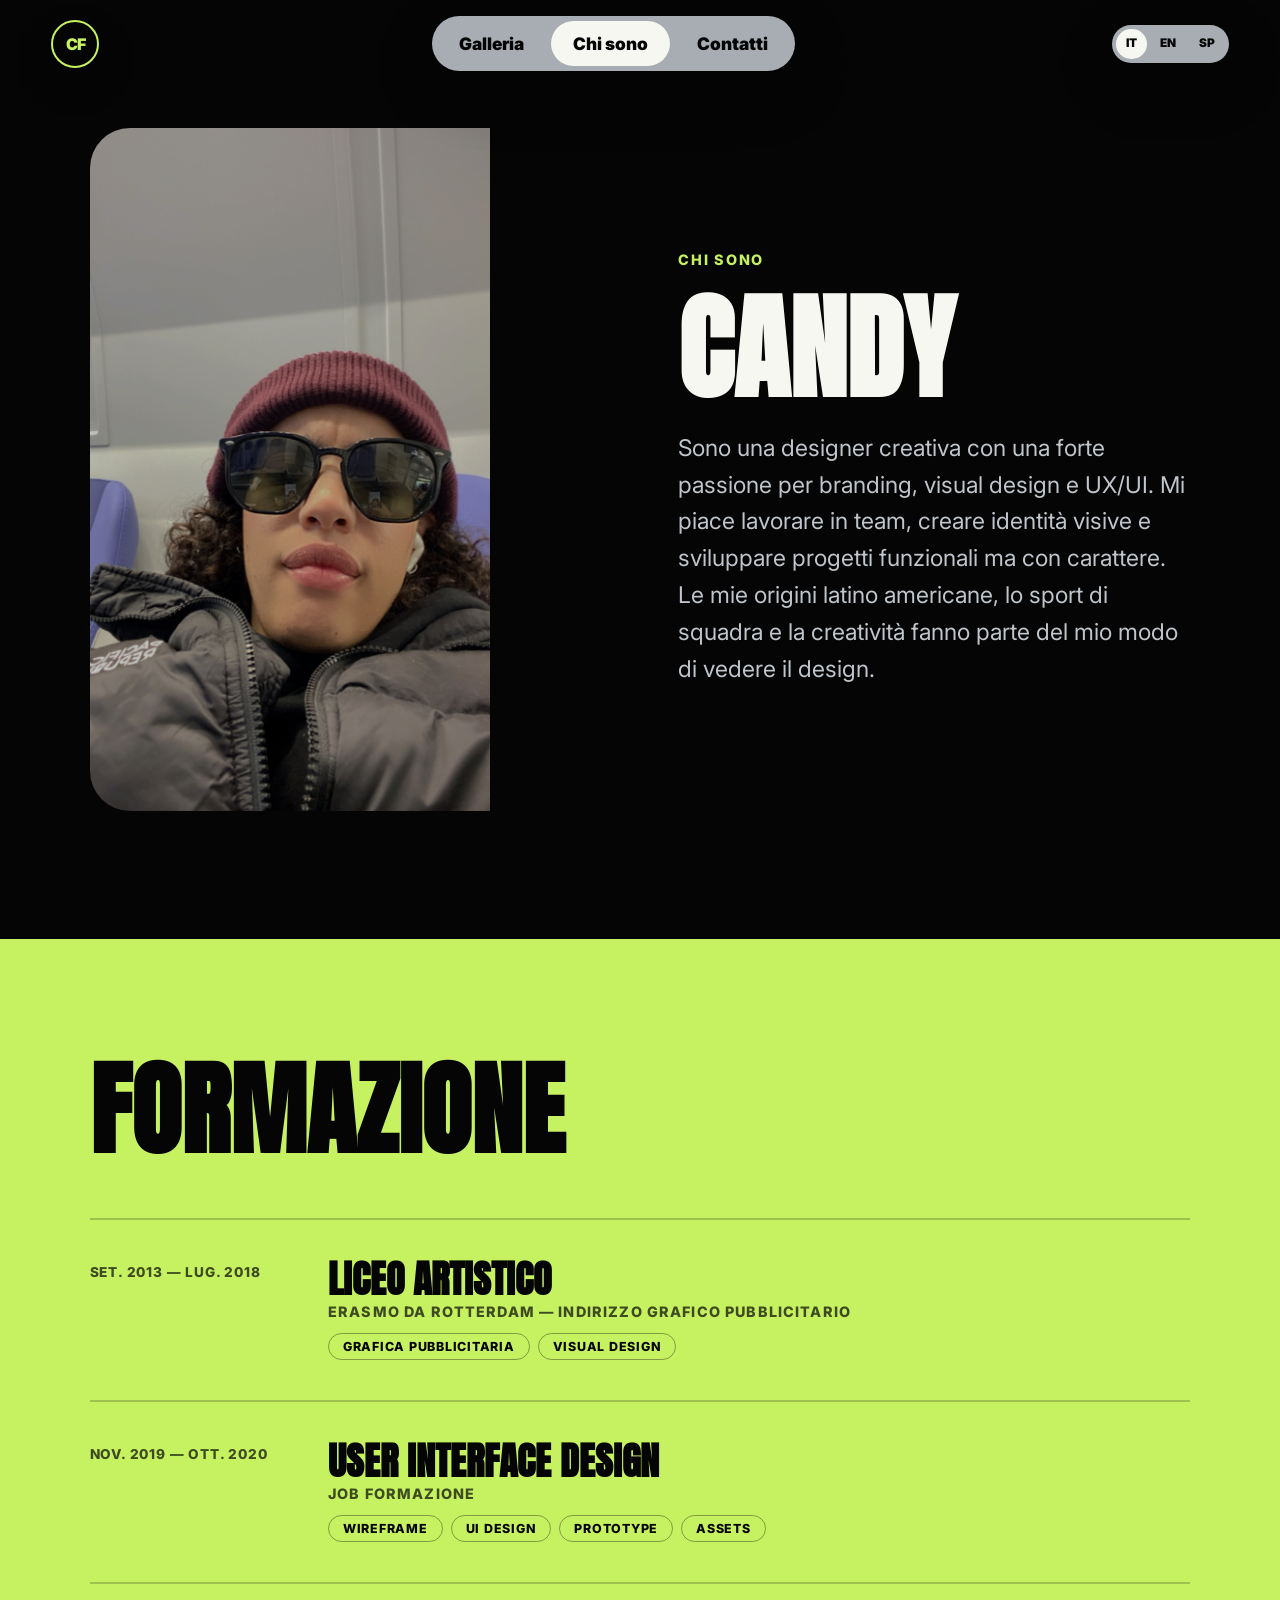
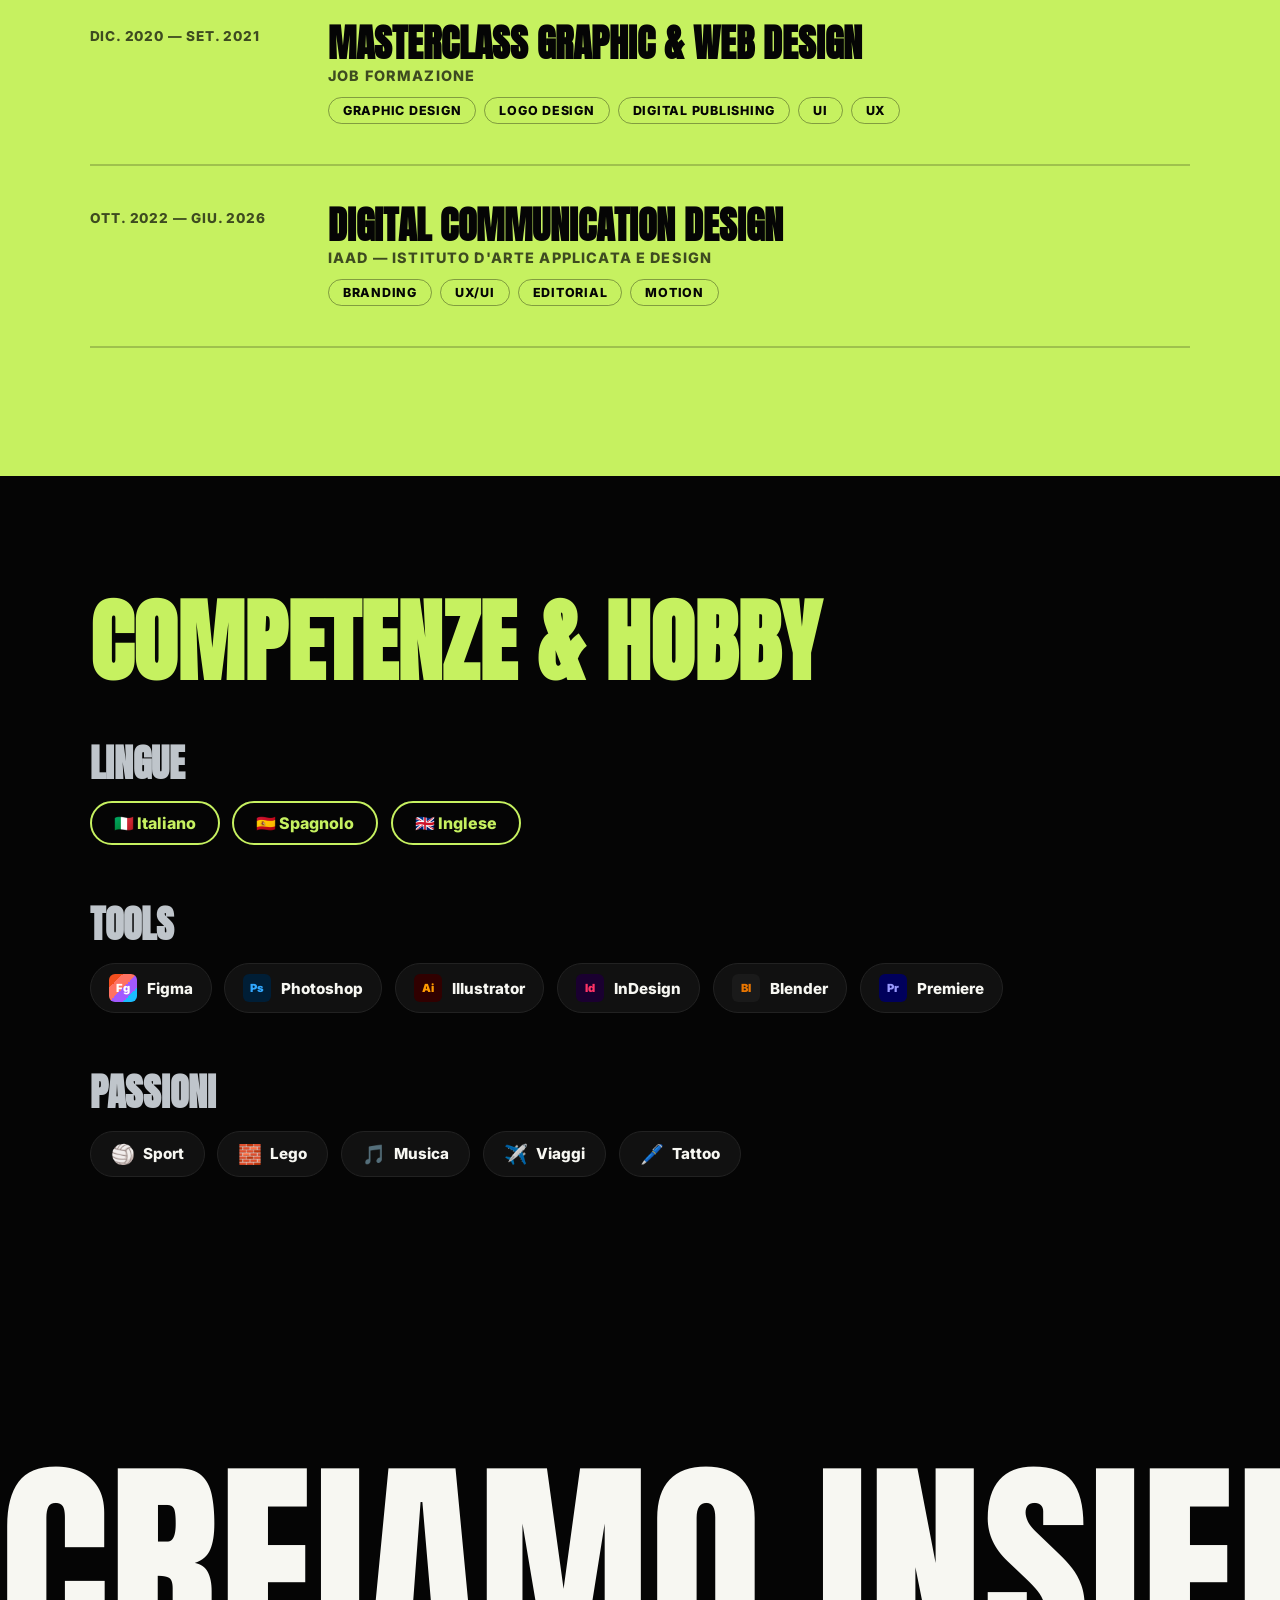
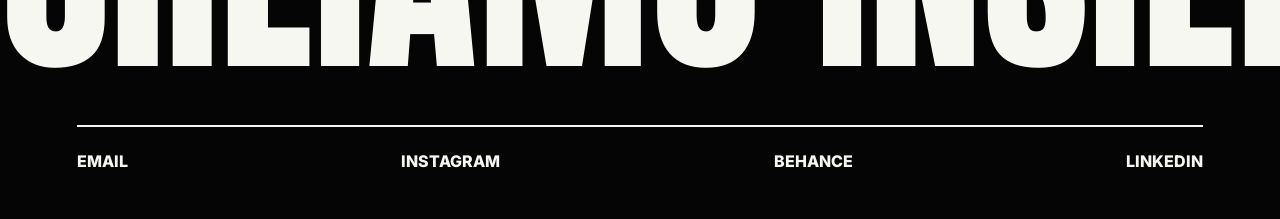
==== about.html @ 4db237ef "Update about.html" ====
<!doctype html>
<html lang="it">
<head>
  <meta charset="utf-8" />
  <meta name="viewport" content="width=device-width, initial-scale=1" />
  <title>About — Ca.Farru</title>
  <link rel="stylesheet" href="style.css" />
  <style>
    .about-hero {
      min-height: 100vh; display: grid; grid-template-columns: 1fr 1fr;
      align-items: center; padding: 8rem 7vw; gap: 6vw; background: var(--black);
    }
    .about-hero-img {
      width: 100%; aspect-ratio: 3/4; border-radius: 40px; background: var(--black);
      display: flex; align-items: center; justify-content: center; overflow: hidden;
    }
    .about-hero-img img { width: 100%; height: 100%; object-fit: cover; object-position: center top }
    .about-hero-img .img-placeholder {
      font-family: Anton, Impact, sans-serif; font-size: 8rem; color: var(--black); opacity: .18; user-select: none;
    }
    .about-hero-text { display: flex; flex-direction: column; gap: 2rem }
    .about-hero-text .eyebrow { color: var(--lime); margin: 0 }
    .about-hero-text h1 {
      font-family: Anton, Impact, sans-serif; font-size: clamp(4rem, 9vw, 11rem);
      line-height: .85; margin: 0; text-transform: uppercase;
    }
    .about-bio { font-size: clamp(1.1rem, 1.8vw, 1.5rem); line-height: 1.6; color: var(--grey); margin: 0 }
    .education { background: var(--lime); color: var(--black); padding: 8rem 7vw }
    .education h2 {
      font-family: Anton, Impact, sans-serif; font-size: clamp(3.5rem, 8vw, 9rem);
      text-transform: uppercase; margin: 0 0 4rem; line-height: .85;
    }
    .edu-item {
      display: grid; grid-template-columns: 200px 1fr; gap: 3vw;
      padding: 2.5rem 0; border-top: 2px solid rgba(0,0,0,.2);
    }
    .edu-item:last-child { border-bottom: 2px solid rgba(0,0,0,.2) }
    .edu-dates { font-size: .85rem; font-weight: 800; text-transform: uppercase; letter-spacing: .06em; padding-top: .3rem; opacity: .7 }
    .edu-content h3 {
      font-family: Anton, Impact, sans-serif; font-size: clamp(1.6rem, 3vw, 3rem);
      text-transform: uppercase; margin: 0 0 .3rem; line-height: 1;
    }
    .edu-content .edu-school { font-weight: 800; font-size: .9rem; text-transform: uppercase; letter-spacing: .08em; opacity: .7; margin: 0 0 .8rem }
    .edu-tags { display: flex; flex-wrap: wrap; gap: .5rem; margin-top: .8rem }
    .edu-tag { border: 1.5px solid rgba(0,0,0,.35); border-radius: 999px; padding: 5px 14px; font-size: .78rem; font-weight: 800; text-transform: uppercase; letter-spacing: .06em }
    .skills-section { background: var(--black); padding: 8rem 7vw }
    .skills-section > h2 {
      font-family: Anton, Impact, sans-serif; font-size: clamp(3rem, 7vw, 8rem);
      text-transform: uppercase; color: var(--lime); margin: 0 0 4rem; line-height: .85;
    }
    .skills-block { margin-bottom: 3.5rem }
    .skills-block h3 {
      font-family: Anton, Impact, sans-serif; font-size: clamp(1.5rem, 3vw, 3rem);
      text-transform: uppercase; color: var(--grey); margin: 0 0 1.2rem; line-height: 1;
    }
    .pills-row { display: flex; flex-wrap: nowrap; gap: .8rem; overflow-x: auto; padding-bottom: 4px; scrollbar-width: none }
    .pills-row::-webkit-scrollbar { display: none }
    .lang-pill { display: flex; align-items: center; gap: 10px; flex-shrink: 0; border: 2px solid var(--lime); border-radius: 999px; padding: 10px 22px; font-weight: 800; font-size: 1rem; color: var(--lime); white-space: nowrap }
    .tool-pill { display: flex; align-items: center; gap: 10px; flex-shrink: 0; background: #111; border: 1.5px solid #222; border-radius: 999px; padding: 10px 18px; font-weight: 800; font-size: .95rem; color: var(--white); transition: .2s; white-space: nowrap }
    .tool-pill:hover { border-color: var(--lime); color: var(--lime) }
    .tool-icon { width: 28px; height: 28px; border-radius: 6px; display: flex; align-items: center; justify-content: center; font-size: .7rem; font-weight: 900; color: #fff; flex-shrink: 0 }
    .icon-figma { background: linear-gradient(135deg,#f24e1e 25%,#ff7262 25%,#ff7262 50%,#a259ff 50%,#a259ff 75%,#1abcfe 75%) }
    .icon-ps { background: #001e36 } .icon-ai { background: #300000 } .icon-id { background: #1a0030 } .icon-blender { background: #1a1a1a } .icon-premiere { background: #00005b }
    .hobby-pill { display: flex; align-items: center; gap: 8px; flex-shrink: 0; background: #111; border: 1.5px solid #222; border-radius: 999px; padding: 10px 20px; font-weight: 800; font-size: .95rem; color: var(--white); transition: .2s; white-space: nowrap }
    .hobby-pill:hover { border-color: var(--lime); color: var(--lime) }
    .hobby-emoji { font-size: 1.2rem }
    @media (max-width: 900px) {
      .about-hero { grid-template-columns: 1fr; padding: 8rem 5vw 4rem }
      .about-hero-img { aspect-ratio: 1; max-width: 340px }
      .edu-item { grid-template-columns: 1fr }
    }
  </style>
</head>
<body>
  <header class="topbar">
    <a class="mini-logo" href="index.html">CF</a>
    <nav class="pill-nav">
      <a class="nav-link" href="galleria.html" data-i18n="nav_gallery">Galleria</a>
      <a class="nav-link active" href="about.html" data-i18n="nav_about">Chi sono</a>
      <a class="nav-link" href="contatti.html" data-i18n="nav_contact">Contatti</a>
    </nav>
    <div class="lang-nav">
      <button class="lang-btn active" type="button" data-lang="it">IT</button>
      <button class="lang-btn" type="button" data-lang="en">EN</button>
      <button class="lang-btn" type="button" data-lang="sp">SP</button>
    </div>
  </header>

  <main>
    <section class="about-hero">
      <div class="about-hero-img">
        <img src="assets/A0C93E2B-1735-4EC9-B773-756C48B591CD.JPG" alt="Foto di Candy" onerror="this.style.display='none'" />
        <span class="img-placeholder">CF</span>
      </div>
      <div class="about-hero-text">
        <p class="eyebrow" data-i18n="about_label">Chi sono</p>
        <h1>Candy</h1>
        <p class="about-bio" data-i18n="about_bio">Sono una designer creativa con una forte passione per branding, visual design e UX/UI. Mi piace lavorare in team, creare identità visive e sviluppare progetti funzionali ma con carattere. Le mie origini latino americane, lo sport di squadra e la creatività fanno parte del mio modo di vedere il design.</p>
      </div>
    </section>

    <section class="education">
      <h2 data-i18n="edu_title">Formazione</h2>
      <div class="edu-list">
        <div class="edu-item">
          <div class="edu-dates">Set. 2013 — Lug. 2018</div>
          <div class="edu-content">
            <h3 data-i18n="edu1_title">Liceo Artistico</h3>
            <p class="edu-school">Erasmo Da Rotterdam — Indirizzo Grafico Pubblicitario</p>
            <div class="edu-tags"><span class="edu-tag">Grafica pubblicitaria</span><span class="edu-tag">Visual design</span></div>
          </div>
        </div>
        <div class="edu-item">
          <div class="edu-dates">Nov. 2019 — Ott. 2020</div>
          <div class="edu-content">
            <h3 data-i18n="edu2_title">User Interface Design</h3>
            <p class="edu-school">Job Formazione</p>
            <div class="edu-tags"><span class="edu-tag">Wireframe</span><span class="edu-tag">UI Design</span><span class="edu-tag">Prototype</span><span class="edu-tag">Assets</span></div>
          </div>
        </div>
        <div class="edu-item">
          <div class="edu-dates">Dic. 2020 — Set. 2021</div>
          <div class="edu-content">
            <h3 data-i18n="edu3_title">Masterclass Graphic & Web Design</h3>
            <p class="edu-school">Job Formazione</p>
            <div class="edu-tags"><span class="edu-tag">Graphic Design</span><span class="edu-tag">Logo Design</span><span class="edu-tag">Digital Publishing</span><span class="edu-tag">UI</span><span class="edu-tag">UX</span></div>
          </div>
        </div>
        <div class="edu-item">
          <div class="edu-dates">Ott. 2022 — Giu. 2026</div>
          <div class="edu-content">
            <h3 data-i18n="edu4_title">Digital Communication Design</h3>
            <p class="edu-school">IAAD — Istituto d'Arte Applicata e Design</p>
            <div class="edu-tags"><span class="edu-tag">Branding</span><span class="edu-tag">UX/UI</span><span class="edu-tag">Editorial</span><span class="edu-tag">Motion</span></div>
          </div>
        </div>
      </div>
    </section>

    <section class="skills-section">
      <h2 data-i18n="skills_title">Competenze & Hobby</h2>
      <div class="skills-block">
        <h3 data-i18n="skills_lang">Lingue</h3>
        <div class="pills-row">
          <span class="lang-pill">🇮🇹 Italiano</span>
          <span class="lang-pill">🇪🇸 Spagnolo</span>
          <span class="lang-pill">🇬🇧 Inglese</span>
        </div>
      </div>
      <div class="skills-block">
        <h3 data-i18n="skills_tools">Tools</h3>
        <div class="pills-row">
          <span class="tool-pill"><span class="tool-icon icon-figma">Fg</span>Figma</span>
          <span class="tool-pill"><span class="tool-icon icon-ps" style="color:#31a8ff">Ps</span>Photoshop</span>
          <span class="tool-pill"><span class="tool-icon icon-ai" style="color:#ff9a00">Ai</span>Illustrator</span>
          <span class="tool-pill"><span class="tool-icon icon-id" style="color:#ff3366">Id</span>InDesign</span>
          <span class="tool-pill"><span class="tool-icon icon-blender" style="color:#ea7600">Bl</span>Blender</span>
          <span class="tool-pill"><span class="tool-icon icon-premiere" style="color:#9999ff">Pr</span>Premiere</span>
        </div>
      </div>
      <div class="skills-block">
        <h3 data-i18n="skills_hobbies">Passioni</h3>
        <div class="pills-row">
          <span class="hobby-pill"><span class="hobby-emoji">🏐</span>Sport</span>
          <span class="hobby-pill"><span class="hobby-emoji">🧱</span>Lego</span>
          <span class="hobby-pill"><span class="hobby-emoji">🎵</span>Musica</span>
          <span class="hobby-pill"><span class="hobby-emoji">✈️</span>Viaggi</span>
          <span class="hobby-pill"><span class="hobby-emoji">🖊️</span>Tattoo</span>
          
        </div>
      </div>
    </section>
  </main>

  <footer class="footer section-black">
    <a class="footer-cta" href="mailto:160499.candy.farruggia@gmail.com" aria-label="Creiamo insieme">
      <span data-i18n="footer_cta">Creiamo insieme</span>
      <span aria-hidden="true">Creiamo insieme</span>
      <span aria-hidden="true">Creiamo insieme</span>
    </a>
    <div class="footer-row">
      <a href="mailto:160499.candy.farruggia@gmail.com">email</a>
      <a href="#">instagram</a>
      <a href="#">behance</a>
      <a href="https://www.linkedin.com/in/candida-farruggia-71b1a9174/" target="_blank">LinkedIn</a>
    </div>
  </footer>

  <script src="script.js"></script>
  <script>
    const aboutT = {
      it: { nav_gallery:'Galleria', nav_about:'Chi sono', nav_contact:'Contatti', about_label:'Chi sono', about_bio:'Sono una designer creativa con una forte passione per branding, visual design e UX/UI. Mi piace lavorare in team, creare identità visive e sviluppare progetti funzionali ma con carattere. Le mie origini latino americane, lo sport di squadra e la creatività fanno parte del mio modo di vedere il design.', edu_title:'Formazione', edu1_title:'Liceo Artistico', edu2_title:'User Interface Design', edu3_title:'Masterclass Graphic & Web Design', edu4_title:'Digital Communication Design', skills_title:'Competenze & Hobby', skills_lang:'Lingue', skills_tools:'Tools', skills_hobbies:'Passioni', footer_cta:'Creiamo insieme' },
      en: { nav_gallery:'Gallery', nav_about:'About me', nav_contact:'Contacts', about_label:'About me', about_bio:'I am a creative designer with a strong passion for branding, visual design and UX/UI. I enjoy working in teams, creating visual identities and developing functional projects with character. My Latin American roots, team sports and creativity are all part of how I see design.', edu_title:'Education', edu1_title:'Art High School', edu2_title:'User Interface Design', edu3_title:'Masterclass Graphic & Web Design', edu4_title:'Digital Communication Design', skills_title:'Skills & Hobbies', skills_lang:'Languages', skills_tools:'Tools', skills_hobbies:'Passions', footer_cta:"Let's create together" },
      sp: { nav_gallery:'Galería', nav_about:'Sobre mí', nav_contact:'Contactos', about_label:'Sobre mí', about_bio:'Soy una diseñadora creativa con una fuerte pasión por el branding, el diseño visual y el UX/UI. Me gusta trabajar en equipo, crear identidades visuales y desarrollar proyectos funcionales con carácter. Mis raíces latinoamericanas, el deporte en equipo y la creatividad forman parte de mi manera de ver el diseño.', edu_title:'Formación', edu1_title:'Bachillerato Artístico', edu2_title:'Diseño de Interfaz', edu3_title:'Masterclass Graphic & Web Design', edu4_title:'Diseño de Comunicación Digital', skills_title:'Competencias & Hobbies', skills_lang:'Idiomas', skills_tools:'Herramientas', skills_hobbies:'Pasiones', footer_cta:'Creamos juntos' }
    };

    function applyLang(lang) {
      const dict = aboutT[lang] || aboutT.it;
      document.querySelectorAll('[data-i18n]').forEach(el => {
        const key = el.dataset.i18n;
        if (dict[key]) el.textContent = dict[key];
      });
      document.querySelectorAll('.lang-btn').forEach(b => b.classList.toggle('active', b.dataset.lang === lang));
      document.documentElement.lang = lang === 'sp' ? 'es' : lang;
      localStorage.setItem('cafarru-lang', lang);
    }

    const savedLang = localStorage.getItem('cafarru-lang') || 'it';
    applyLang(savedLang);

    document.querySelectorAll('.lang-btn').forEach(btn => {
      btn.addEventListener('click', () => applyLang(btn.dataset.lang));
    });
  </script>
</body>
</html>
---- style.css ----
@import url('https://fonts.googleapis.com/css2?family=Anton&family=Inter:wght@400;600;800;900&display=swap');
 
:root {
  --black: #050505;
  --white: #f7f7f2;
  --lime: #C6F160;
  --grey: #bfc5cb;
}
 
* { box-sizing: border-box }
html { scroll-behavior: smooth }
body { margin: 0; font-family: Inter, Arial, sans-serif; background: var(--black); color: var(--white); overflow-x: hidden }
a { color: inherit; text-decoration: none }
button { font: inherit }
 
/* ── TOPBAR ── */
.topbar {
  position: fixed; top: 16px; left: 0; right: 0; z-index: 20;
  display: grid; grid-template-columns: 74px 1fr 128px;
  align-items: center; gap: 14px; padding: 0 4vw; pointer-events: none;
}
.topbar > * { pointer-events: auto }
 
.mini-logo {
  width: 48px; height: 48px; border: 2px solid var(--lime); border-radius: 50%;
  display: grid; place-items: center; background: var(--black); color: var(--lime);
  font-weight: 900; letter-spacing: -.08em; box-shadow: 0 16px 35px rgba(0,0,0,.28);
}
 
.pill-nav, .lang-nav {
  justify-self: center; display: flex; align-items: center;
  background: rgba(191,197,203,.88); border-radius: 999px; padding: 5px;
  backdrop-filter: blur(10px); box-shadow: 0 20px 60px rgba(0,0,0,.22);
}
.pill-nav { gap: 5px }
.lang-nav { gap: 3px; justify-self: end; padding: 4px }
 
.nav-link, .lang-btn {
  border: 0; border-radius: 999px; background: transparent; color: var(--black);
  font-weight: 900; line-height: 1; cursor: pointer; transition: .2s ease;
}
.nav-link { font-size: clamp(.78rem, 1.35vw, 1.15rem); padding: 14px 22px }
.lang-btn { font-size: .74rem; padding: 9px 10px }
.nav-link.active, .nav-link:hover, .lang-btn.active, .lang-btn:hover {
  background: var(--white); color: var(--black);
}
 
/* ── SECTION COLORS ── */
.section-black { background: var(--black); color: var(--white) }
.section-lime  { background: var(--lime);  color: var(--black) }
 
/* ── HERO ── */
.hero {
  min-height: 100vh; position: relative; display: flex;
  align-items: center; justify-content: center;
  padding: 8vh 0 2vh; overflow: hidden;
}
.hero h1 {
  font-family: Anton, Impact, sans-serif;
  font-size: clamp(6.8rem, 24.5vw, 30rem);
  line-height: .76; margin: 0; text-transform: uppercase;
  letter-spacing: .005em; z-index: 2; white-space: nowrap;
  width: 100vw; text-align: center;
}
 
/* ── INTRO ── */
.intro {
  min-height: 90vh; display: grid;
  grid-template-columns: 1.25fr .7fr 1.25fr;
  align-items: center; gap: 3vw; padding: 9rem 6vw;
}
.eyebrow { text-transform: uppercase; letter-spacing: .12em; font-size: .9rem; font-weight: 800 }
.intro h2, .projects h2 {
  font-family: Anton, Impact, sans-serif;
  font-size: clamp(5rem, 16vw, 18rem);
  line-height: .8; margin: 0; text-transform: uppercase;
}
.intro-role {
  font-family: Anton, Impact, sans-serif;
  font-size: clamp(3rem, 8vw, 9rem);
  line-height: .88; margin: 0; text-transform: uppercase;
}
.emoji { display: block; border-radius: 50%; object-fit: cover; box-shadow: 0 25px 70px rgba(0,0,0,.35) }
.emoji.small { width: min(26vw, 320px); aspect-ratio: 1 }
.photo { display: block; object-fit: cover; box-shadow: 0 25px 70px rgba(0,0,0,.35); border: 2px solid var(--white) }
.photo.big { width: min(38vw, 480px); aspect-ratio: 4/5; border-radius: 44px; object-position: center top }
 
/* ── ABOUT PREVIEW ── */
.about-preview {
  min-height: 100vh; display: grid; grid-template-columns: 1fr 1fr;
  align-items: center; gap: 6vw; padding: 8rem 7vw;
}
.about-text h2 {
  font-size: clamp(2.4rem, 5vw, 6rem); line-height: .95; margin: 0 0 2rem;
  font-family: Anton, Impact, sans-serif; text-transform: uppercase;
}
.btn {
  display: inline-flex; border: 2px solid var(--white); border-radius: 999px;
  padding: 20px 30px; text-transform: uppercase; font-weight: 900; letter-spacing: .08em;
}
.btn:hover { background: var(--lime); border-color: var(--lime); color: var(--black) }
 
/* ── PROJECTS (index) ── */
.projects { min-height: 100vh; padding: 8rem 6vw }
.section-title {
  display: flex; justify-content: space-between; align-items: end;
  border-bottom: 2px solid var(--black); margin-bottom: 3rem;
}
.project-grid { display: grid; grid-template-columns: repeat(3,1fr); gap: 2rem }
.project-card {
  border: 2px solid var(--black); padding: 1rem; min-height: 430px;
  display: flex; flex-direction: column; justify-content: space-between; transition: .25s;
}
.project-card:hover { background: var(--black); color: var(--lime); transform: translateY(-8px) }
.project-thumb {
  height: 260px; border: 2px solid currentColor; display: grid;
  place-items: center; font-family: Anton, Impact, sans-serif; font-size: 7rem;
}
.project-card h3 {
  font-family: Anton, Impact, sans-serif;
  font-size: clamp(2rem, 3.3vw, 4rem); line-height: .9; text-transform: uppercase; margin: 1rem 0 .4rem;
}
.project-card p { text-transform: uppercase; letter-spacing: .08em; font-weight: 800 }
 
/* ── FOOTER ── */
.footer { padding: 7rem 0 3rem; overflow: hidden }
.footer-cta {
  width: 100%; display: flex; gap: 4vw; white-space: nowrap;
  font-family: Anton, Impact, sans-serif; font-size: clamp(5rem, 18vw, 20rem);
  line-height: .8; text-transform: uppercase; color: var(--white);
  animation: footerHue 5s ease-in-out infinite alternate;
}
.footer-cta span { display: inline-block; animation: marquee 13s linear infinite; padding-right: 4vw }
.footer-cta:hover { color: var(--lime) }
.footer-row {
  margin: 4rem 6vw 0; border-top: 2px solid var(--white); padding-top: 1.5rem;
  display: flex; gap: 3rem; justify-content: space-between;
  text-transform: uppercase; font-weight: 800;
}
.footer a:hover { color: var(--lime) }
 
@keyframes marquee { from { transform: translateX(0) } to { transform: translateX(-100%) } }
@keyframes footerHue {
  0%   { color: var(--white) }
  45%  { color: var(--lime) }
  100% { color: #bfc5cb }
}
 
/* ── GALLERY PAGE ── */
.gallery-page { padding: 130px 24px 120px }
.gallery-hero {
  display: flex; align-items: flex-end; justify-content: space-between;
  border-bottom: 1px solid #333; padding-bottom: 24px; margin-bottom: 40px;
}
.gallery-hero h1 { font-size: clamp(64px, 10vw, 150px); line-height: .85; margin: 0; font-family: Anton, Impact, sans-serif; text-transform: uppercase }
.gallery-hero p { max-width: 420px; font-size: 20px; color: #aaa }
 
.projects-grid {
  display: grid; grid-template-columns: repeat(3, 1fr);
  border-top: 1px solid #252525; border-left: 1px solid #252525;
}
.projects-grid .project-card {
  border: none;
  border-right: 1px solid #252525; border-bottom: 1px solid #252525;
  padding: 20px; min-height: 360px; display: flex; flex-direction: column;
  justify-content: space-between; transition: .25s; color: var(--white);
}
.projects-grid .project-card:hover { background: #111; transform: none }
.projects-grid .project-card.selected { background: var(--lime); color: var(--black) }
.projects-grid .project-card.selected .project-info p,
.projects-grid .project-card.selected .project-info span { color: #333 }
 
.project-image {
  height: 220px; border-radius: 4px; display: flex;
  align-items: center; justify-content: center;
  font-size: 72px; font-weight: 900; color: var(--black);
}
.img-1 { background: var(--white) }
.img-2 { background: var(--lime) }
.img-3 { background: #ff4038 }
 
.project-info h2 { font-size: 22px; margin: 18px 0 8px }
.project-info p, .project-info span { color: #aaa; font-size: 14px }
 
/* ── VIEW TOGGLE ── */
.view { display: none }
.active-view { display: grid }
.projects-list.active-view { display: block }
.projects-list { padding-top: 20px }
.list-group {
  display: grid; grid-template-columns: 260px 1fr;
  border-top: 1px solid #333; padding: 28px 0;
}
.list-group h2 { margin: 0; font-size: 32px }
.list-group a {
  display: flex; justify-content: space-between; align-items: center;
  border-bottom: 1px solid #252525; padding: 18px 0;
  font-size: 23px; font-weight: 900; transition: .2s;
}
.list-group a:hover, .list-group a.selected {
  background: var(--lime); color: var(--black); padding-left: 18px; padding-right: 18px;
}
.list-group a:hover small, .list-group a.selected small { color: #333 }
.list-group small { color: #aaa; font-size: 13px }
 
.bottom-controls {
  position: fixed; left: 50%; bottom: 24px; transform: translateX(-50%);
  z-index: 1001; background: #9fa4a8; padding: 6px; border-radius: 999px;
  display: flex; gap: 5px; box-shadow: 0 15px 50px #000;
}
.view-btn { width: 48px; height: 48px; border: 0; border-radius: 999px; background: transparent; font-size: 23px; font-weight: 900; cursor: pointer }
.view-btn.active { background: var(--white) }
 
/* ── PROJECT PAGE ── */
.project-page { padding: 130px 48px 100px }
.project-header {
  display: grid; grid-template-columns: 1fr 1.6fr;
  gap: 60px; align-items: start; border-bottom: 1px solid #333; padding-bottom: 60px;
}
.project-title-box { text-align: right }
.project-title-box h1 { font-family: Anton, Impact, sans-serif; font-size: clamp(58px, 9vw, 145px); line-height: .85; margin: 0; text-transform: uppercase }
.project-title-box p, .software-box p, .project-meta p {
  color: #aaa; text-transform: uppercase; font-size: 13px; letter-spacing: .08em;
}
.software-icons { display: flex; gap: 12px }
.software-icons span {
  width: 64px; height: 64px; border-radius: 50%; background: var(--white); color: var(--black);
  display: flex; align-items: center; justify-content: center; font-weight: 900; font-size: 20px;
}
.project-meta {
  display: grid; grid-template-columns: 1fr 1fr 2fr;
  gap: 40px; padding: 60px 0; border-bottom: 1px solid #333;
}
.project-meta h2 { font-size: 23px; margin: 0 }
.brief h2 { font-size: 32px; line-height: 1.1 }
.mockups { display: grid; grid-template-columns: 1fr 1fr; gap: 24px; padding-top: 60px }
.mockup {
  min-height: 420px; border-radius: 28px; display: flex;
  align-items: center; justify-content: center; color: var(--black); font-size: 38px; font-weight: 900;
}
.mockup.big { grid-column: 1/-1; min-height: 620px }
 
/* ── RESPONSIVE ── */
@media (max-width: 1200px) {
  .projects-grid { grid-template-columns: repeat(3,1fr) }
}
@media (max-width: 950px) {
  .topbar { grid-template-columns: 52px 1fr; top: 12px; padding: 0 4vw }
  .mini-logo { width: 44px; height: 44px }
  .pill-nav { justify-self: end }
  .lang-nav { grid-column: 2; justify-self: end }
  .nav-link { font-size: .78rem; padding: 12px 14px }
  .lang-btn { font-size: .7rem; padding: 8px 9px }
  .hero h1 { font-size: 26vw; white-space: nowrap }
  .intro, .about-preview { grid-template-columns: 1fr; min-height: auto; padding: 7rem 5vw; text-align: left }
  .emoji.small { width: min(75vw, 340px) }
  .photo.big { width: min(86vw, 420px) }
  .project-grid { grid-template-columns: 1fr }
  .section-title { display: block }
  .footer-row { flex-direction: column; gap: 1rem }
  .projects { padding: 7rem 5vw }
}
@media (max-width: 760px) {
  .gallery-page, .project-page { padding: 160px 16px 110px }
  .gallery-hero { display: block }
  .projects-grid { grid-template-columns: 1fr }
  .project-header, .project-meta, .list-group, .mockups { grid-template-columns: 1fr }
  .project-title-box { text-align: left }
}
@media (max-width: 520px) {
  .topbar { gap: 8px }
  .pill-nav { gap: 3px; padding: 4px }
  .nav-link { font-size: .66rem; padding: 10px 8px }
  .lang-nav { padding: 3px }
  .hero { padding-top: 8rem }
  .hero h1 { font-size: 25vw }
  .footer-cta { font-size: 24vw }
}
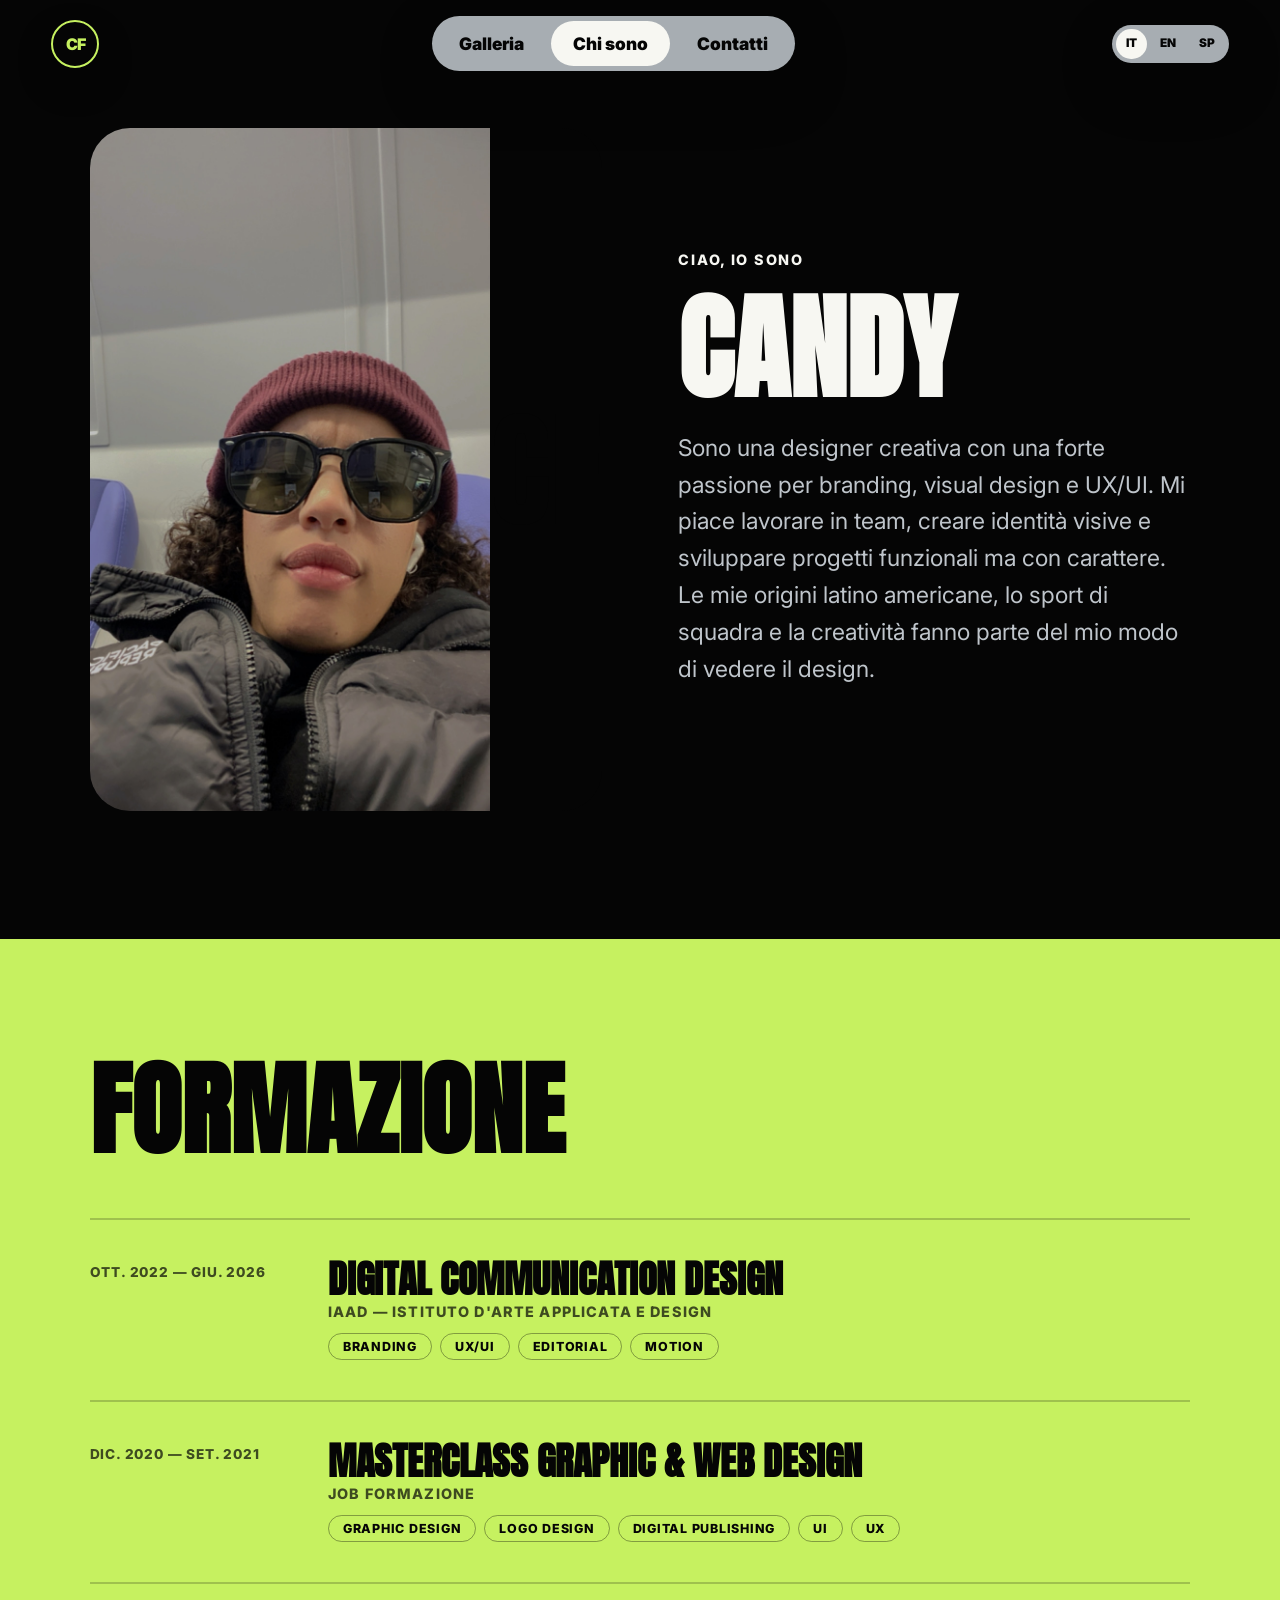
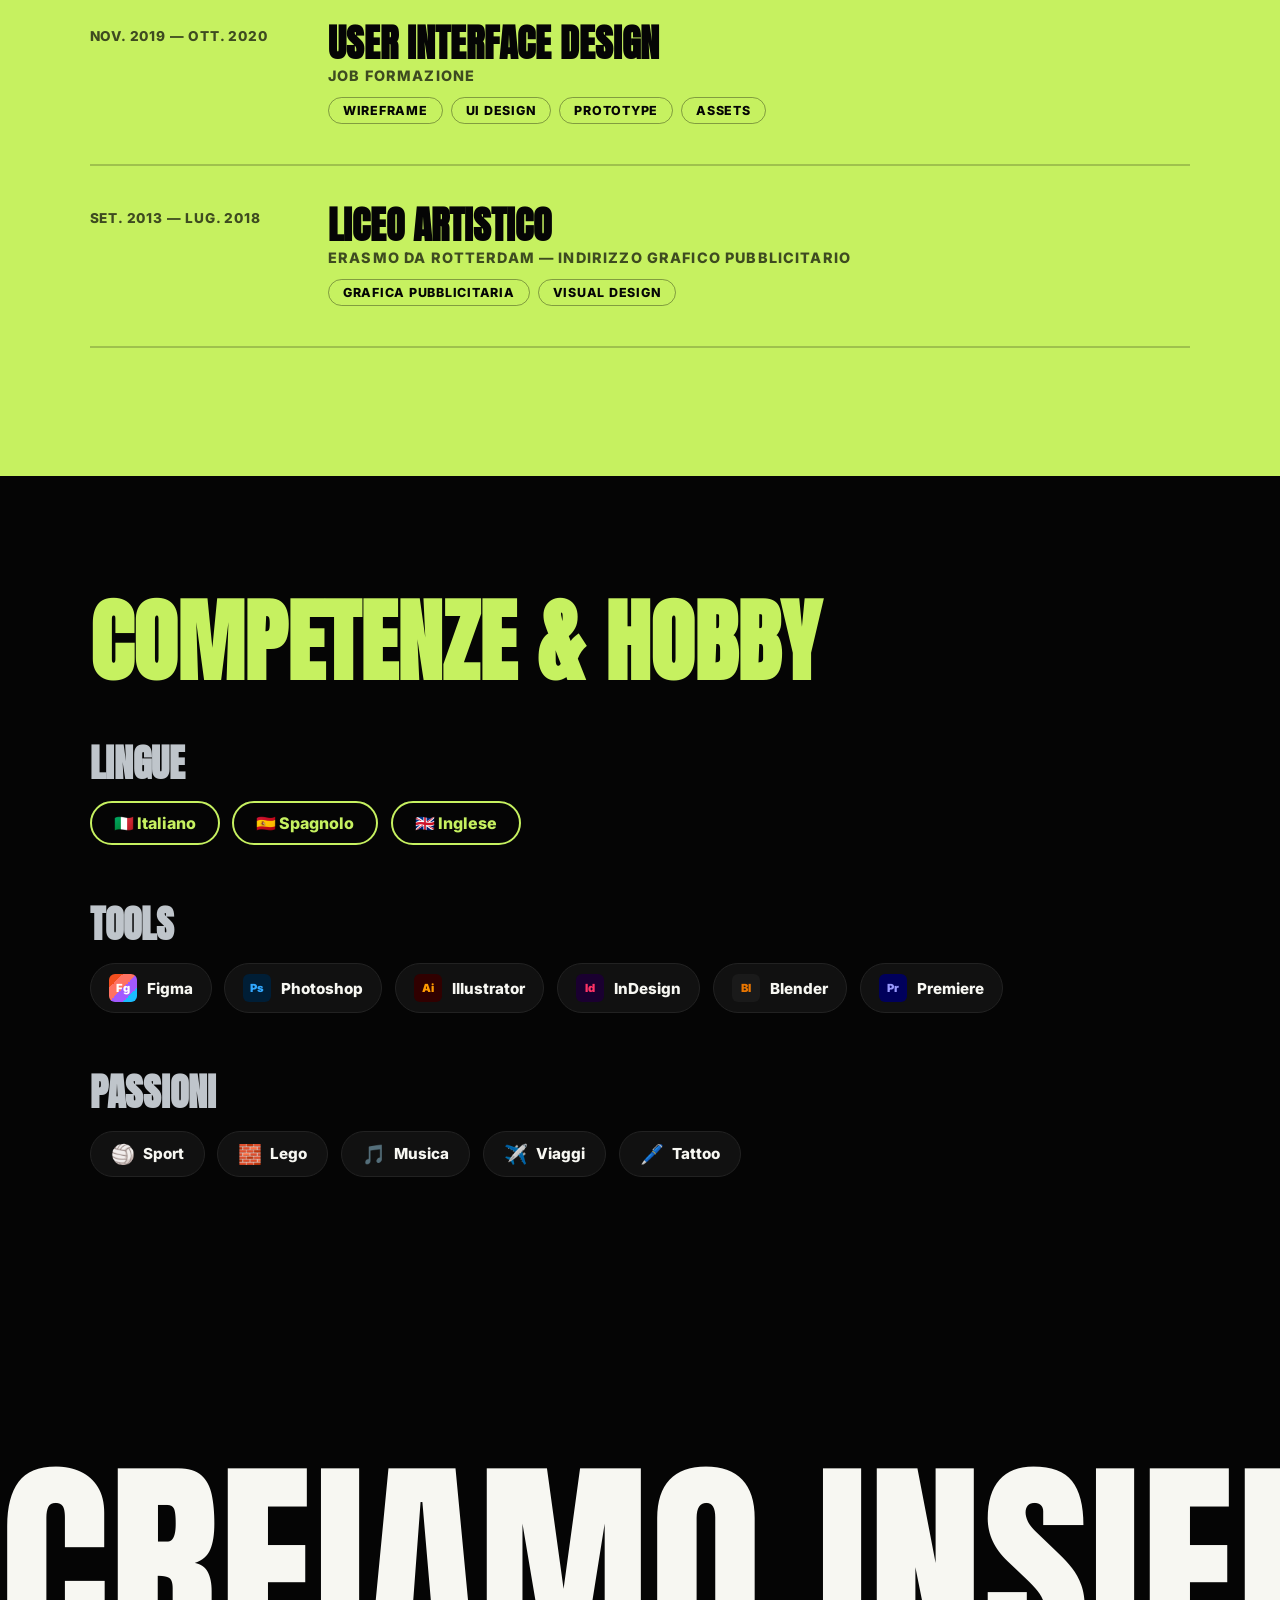
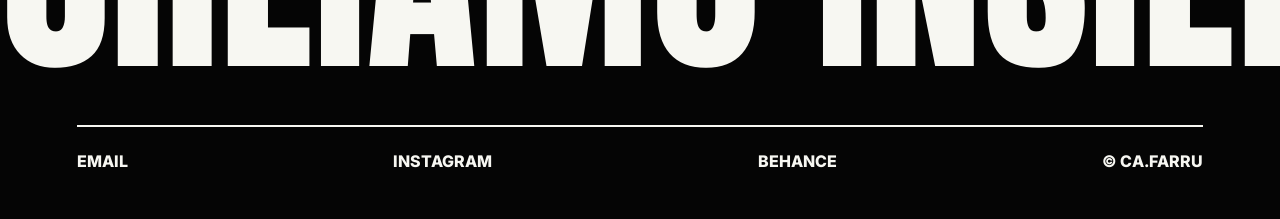
==== commit a4f20fbe: "Update about.html" ====
--- a/about.html
+++ b/about.html
@@ -93,7 +93,7 @@
         <span class="img-placeholder">CF</span>
       </div>
       <div class="about-hero-text">
-        <p class="eyebrow" data-i18n="about_label">Chi sono</p>
+        <p class="eyebrow" data-i18n="about_label" style="color:var(--white)">Ciao, io sono</p>
         <h1>Candy</h1>
         <p class="about-bio" data-i18n="about_bio">Sono una designer creativa con una forte passione per branding, visual design e UX/UI. Mi piace lavorare in team, creare identità visive e sviluppare progetti funzionali ma con carattere. Le mie origini latino americane, lo sport di squadra e la creatività fanno parte del mio modo di vedere il design.</p>
       </div>
@@ -103,35 +103,35 @@
       <h2 data-i18n="edu_title">Formazione</h2>
       <div class="edu-list">
         <div class="edu-item">
+          <div class="edu-dates">Ott. 2022 — Giu. 2026</div>
+          <div class="edu-content">
+            <h3 data-i18n="edu4_title">Digital Communication Design</h3>
+            <p class="edu-school">IAAD — Istituto d'Arte Applicata e Design</p>
+            <div class="edu-tags"><span class="edu-tag">Branding</span><span class="edu-tag">UX/UI</span><span class="edu-tag">Editorial</span><span class="edu-tag">Motion</span></div>
+          </div>
+        </div>
+        <div class="edu-item">
+          <div class="edu-dates">Dic. 2020 — Set. 2021</div>
+          <div class="edu-content">
+            <h3 data-i18n="edu3_title">Masterclass Graphic & Web Design</h3>
+            <p class="edu-school">Job Formazione</p>
+            <div class="edu-tags"><span class="edu-tag">Graphic Design</span><span class="edu-tag">Logo Design</span><span class="edu-tag">Digital Publishing</span><span class="edu-tag">UI</span><span class="edu-tag">UX</span></div>
+          </div>
+        </div>
+        <div class="edu-item">
+          <div class="edu-dates">Nov. 2019 — Ott. 2020</div>
+          <div class="edu-content">
+            <h3 data-i18n="edu2_title">User Interface Design</h3>
+            <p class="edu-school">Job Formazione</p>
+            <div class="edu-tags"><span class="edu-tag">Wireframe</span><span class="edu-tag">UI Design</span><span class="edu-tag">Prototype</span><span class="edu-tag">Assets</span></div>
+          </div>
+        </div>
+        <div class="edu-item">
           <div class="edu-dates">Set. 2013 — Lug. 2018</div>
           <div class="edu-content">
             <h3 data-i18n="edu1_title">Liceo Artistico</h3>
             <p class="edu-school">Erasmo Da Rotterdam — Indirizzo Grafico Pubblicitario</p>
             <div class="edu-tags"><span class="edu-tag">Grafica pubblicitaria</span><span class="edu-tag">Visual design</span></div>
-          </div>
-        </div>
-        <div class="edu-item">
-          <div class="edu-dates">Nov. 2019 — Ott. 2020</div>
-          <div class="edu-content">
-            <h3 data-i18n="edu2_title">User Interface Design</h3>
-            <p class="edu-school">Job Formazione</p>
-            <div class="edu-tags"><span class="edu-tag">Wireframe</span><span class="edu-tag">UI Design</span><span class="edu-tag">Prototype</span><span class="edu-tag">Assets</span></div>
-          </div>
-        </div>
-        <div class="edu-item">
-          <div class="edu-dates">Dic. 2020 — Set. 2021</div>
-          <div class="edu-content">
-            <h3 data-i18n="edu3_title">Masterclass Graphic & Web Design</h3>
-            <p class="edu-school">Job Formazione</p>
-            <div class="edu-tags"><span class="edu-tag">Graphic Design</span><span class="edu-tag">Logo Design</span><span class="edu-tag">Digital Publishing</span><span class="edu-tag">UI</span><span class="edu-tag">UX</span></div>
-          </div>
-        </div>
-        <div class="edu-item">
-          <div class="edu-dates">Ott. 2022 — Giu. 2026</div>
-          <div class="edu-content">
-            <h3 data-i18n="edu4_title">Digital Communication Design</h3>
-            <p class="edu-school">IAAD — Istituto d'Arte Applicata e Design</p>
-            <div class="edu-tags"><span class="edu-tag">Branding</span><span class="edu-tag">UX/UI</span><span class="edu-tag">Editorial</span><span class="edu-tag">Motion</span></div>
           </div>
         </div>
       </div>
@@ -182,16 +182,16 @@
       <a href="mailto:160499.candy.farruggia@gmail.com">email</a>
       <a href="#">instagram</a>
       <a href="#">behance</a>
-      <a href="https://www.linkedin.com/in/candida-farruggia-71b1a9174/" target="_blank">LinkedIn</a>
+      <span>© Ca.Farru</span>
     </div>
   </footer>
 
   <script src="script.js"></script>
   <script>
     const aboutT = {
-      it: { nav_gallery:'Galleria', nav_about:'Chi sono', nav_contact:'Contatti', about_label:'Chi sono', about_bio:'Sono una designer creativa con una forte passione per branding, visual design e UX/UI. Mi piace lavorare in team, creare identità visive e sviluppare progetti funzionali ma con carattere. Le mie origini latino americane, lo sport di squadra e la creatività fanno parte del mio modo di vedere il design.', edu_title:'Formazione', edu1_title:'Liceo Artistico', edu2_title:'User Interface Design', edu3_title:'Masterclass Graphic & Web Design', edu4_title:'Digital Communication Design', skills_title:'Competenze & Hobby', skills_lang:'Lingue', skills_tools:'Tools', skills_hobbies:'Passioni', footer_cta:'Creiamo insieme' },
-      en: { nav_gallery:'Gallery', nav_about:'About me', nav_contact:'Contacts', about_label:'About me', about_bio:'I am a creative designer with a strong passion for branding, visual design and UX/UI. I enjoy working in teams, creating visual identities and developing functional projects with character. My Latin American roots, team sports and creativity are all part of how I see design.', edu_title:'Education', edu1_title:'Art High School', edu2_title:'User Interface Design', edu3_title:'Masterclass Graphic & Web Design', edu4_title:'Digital Communication Design', skills_title:'Skills & Hobbies', skills_lang:'Languages', skills_tools:'Tools', skills_hobbies:'Passions', footer_cta:"Let's create together" },
-      sp: { nav_gallery:'Galería', nav_about:'Sobre mí', nav_contact:'Contactos', about_label:'Sobre mí', about_bio:'Soy una diseñadora creativa con una fuerte pasión por el branding, el diseño visual y el UX/UI. Me gusta trabajar en equipo, crear identidades visuales y desarrollar proyectos funcionales con carácter. Mis raíces latinoamericanas, el deporte en equipo y la creatividad forman parte de mi manera de ver el diseño.', edu_title:'Formación', edu1_title:'Bachillerato Artístico', edu2_title:'Diseño de Interfaz', edu3_title:'Masterclass Graphic & Web Design', edu4_title:'Diseño de Comunicación Digital', skills_title:'Competencias & Hobbies', skills_lang:'Idiomas', skills_tools:'Herramientas', skills_hobbies:'Pasiones', footer_cta:'Creamos juntos' }
+      it: { nav_gallery:'Galleria', nav_about:'Chi sono', nav_contact:'Contatti', about_label:'Ciao, io sono', about_bio:'Sono una designer creativa con una forte passione per branding, visual design e UX/UI. Mi piace lavorare in team, creare identità visive e sviluppare progetti funzionali ma con carattere. Le mie origini latino americane, lo sport di squadra e la creatività fanno parte del mio modo di vedere il design.', edu_title:'Formazione', edu1_title:'Liceo Artistico', edu2_title:'User Interface Design', edu3_title:'Masterclass Graphic & Web Design', edu4_title:'Digital Communication Design', skills_title:'Competenze & Hobby', skills_lang:'Lingue', skills_tools:'Tools', skills_hobbies:'Passioni', footer_cta:'Creiamo insieme' },
+      en: { nav_gallery:'Gallery', nav_about:'About me', nav_contact:'Contacts', about_label:'Hi, I am', about_bio:'I am a creative designer with a strong passion for branding, visual design and UX/UI. I enjoy working in teams, creating visual identities and developing functional projects with character. My Latin American roots, team sports and creativity are all part of how I see design.', edu_title:'Education', edu1_title:'Art High School', edu2_title:'User Interface Design', edu3_title:'Masterclass Graphic & Web Design', edu4_title:'Digital Communication Design', skills_title:'Skills & Hobbies', skills_lang:'Languages', skills_tools:'Tools', skills_hobbies:'Passions', footer_cta:"Let's create together" },
+      sp: { nav_gallery:'Galería', nav_about:'Sobre mí', nav_contact:'Contactos', about_label:'Hola, yo soy', about_bio:'Soy una diseñadora creativa con una fuerte pasión por el branding, el diseño visual y el UX/UI. Me gusta trabajar en equipo, crear identidades visuales y desarrollar proyectos funcionales con carácter. Mis raíces latinoamericanas, el deporte en equipo y la creatividad forman parte de mi manera de ver el diseño.', edu_title:'Formación', edu1_title:'Bachillerato Artístico', edu2_title:'Diseño de Interfaz', edu3_title:'Masterclass Graphic & Web Design', edu4_title:'Diseño de Comunicación Digital', skills_title:'Competencias & Hobbies', skills_lang:'Idiomas', skills_tools:'Herramientas', skills_hobbies:'Pasiones', footer_cta:'Creamos juntos' }
     };
 
     function applyLang(lang) {
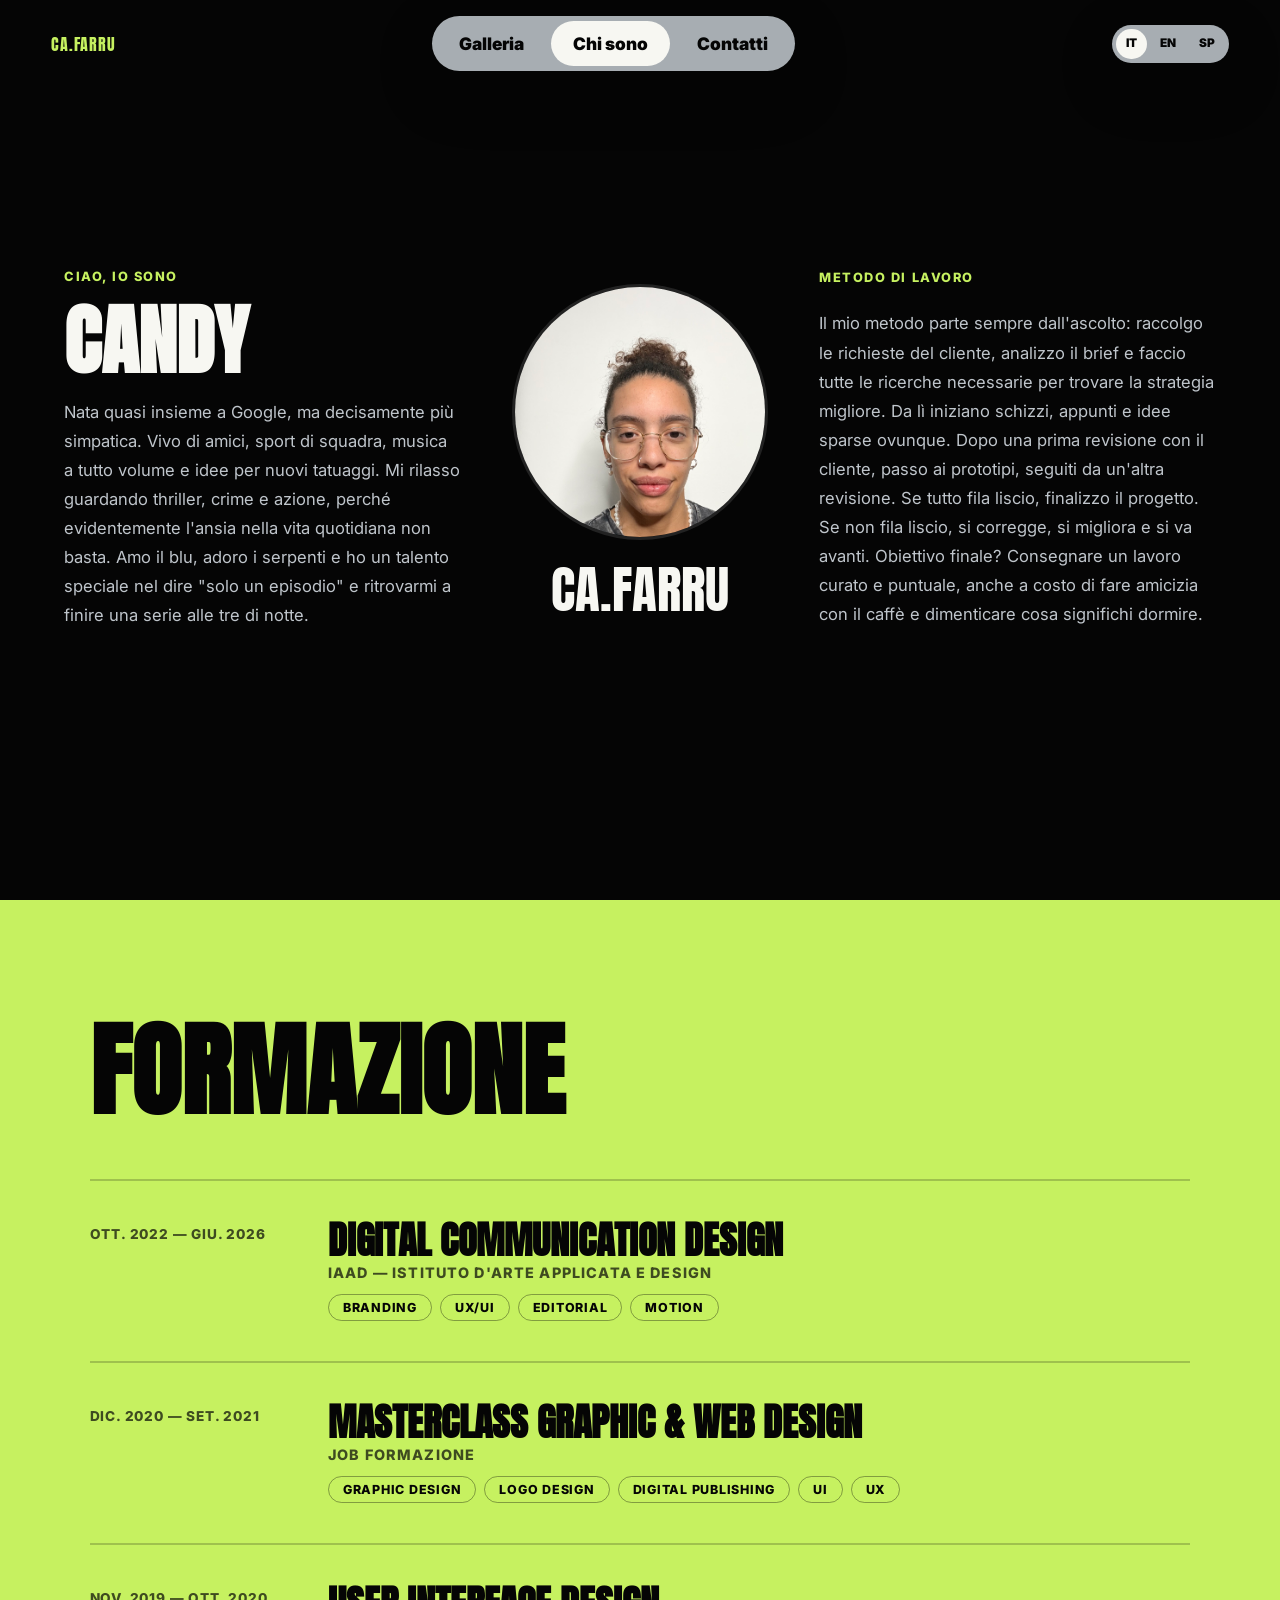
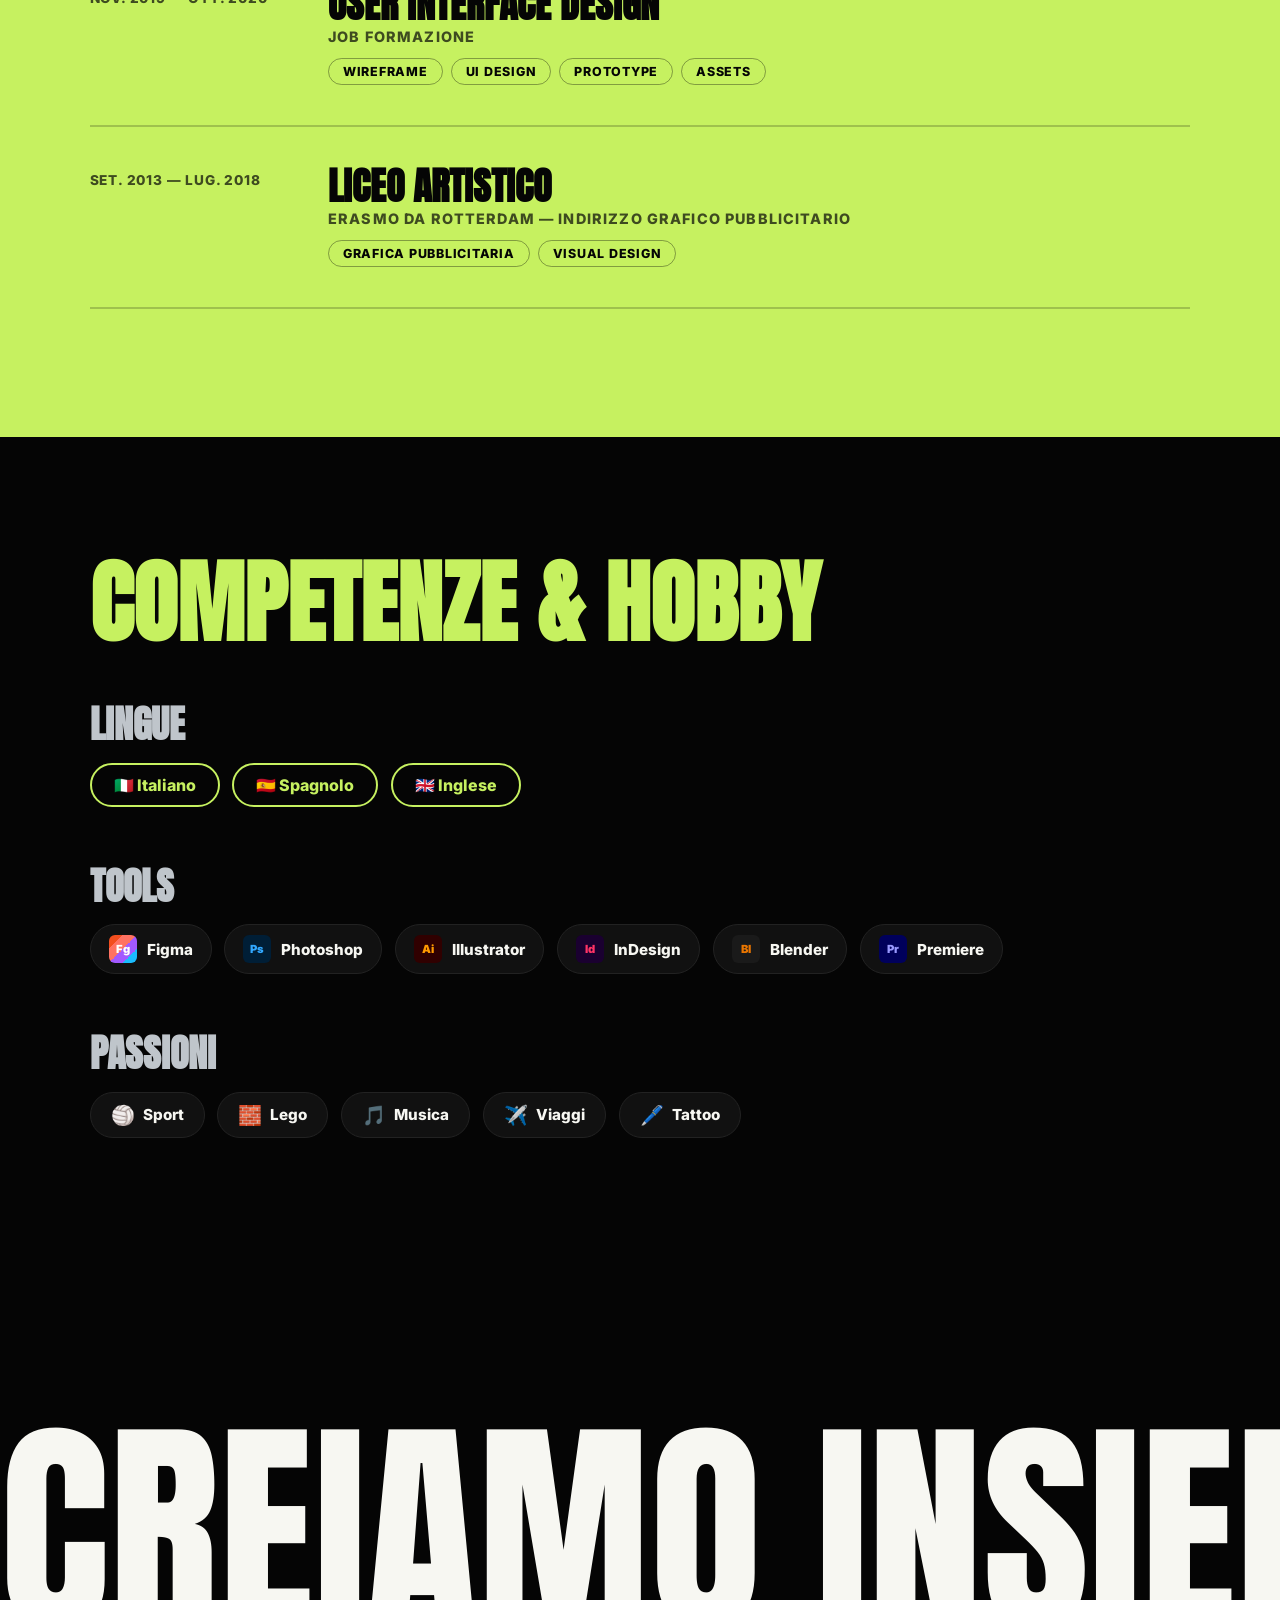
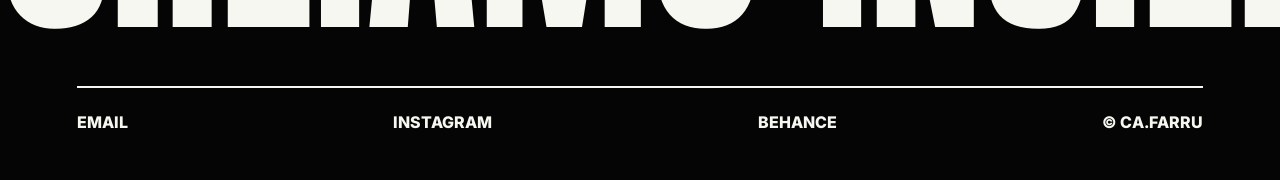
==== commit 46adbac4: "Update about.html" ====
--- a/about.html
+++ b/about.html
@@ -7,24 +7,87 @@
   <link rel="stylesheet" href="style.css" />
   <style>
     .about-hero {
-      min-height: 100vh; display: grid; grid-template-columns: 1fr 1fr;
-      align-items: center; padding: 8rem 7vw; gap: 6vw; background: var(--black);
-    }
-    .about-hero-img {
-      width: 100%; aspect-ratio: 3/4; border-radius: 40px; background: var(--black);
-      display: flex; align-items: center; justify-content: center; overflow: hidden;
-    }
-    .about-hero-img img { width: 100%; height: 100%; object-fit: cover; object-position: center top }
-    .about-hero-img .img-placeholder {
-      font-family: Anton, Impact, sans-serif; font-size: 8rem; color: var(--black); opacity: .18; user-select: none;
-    }
-    .about-hero-text { display: flex; flex-direction: column; gap: 2rem }
-    .about-hero-text .eyebrow { color: var(--lime); margin: 0 }
-    .about-hero-text h1 {
-      font-family: Anton, Impact, sans-serif; font-size: clamp(4rem, 9vw, 11rem);
-      line-height: .85; margin: 0; text-transform: uppercase;
-    }
-    .about-bio { font-size: clamp(1.1rem, 1.8vw, 1.5rem); line-height: 1.6; color: var(--grey); margin: 0 }
+      min-height: 100vh;
+      display: grid;
+      grid-template-columns: 1fr auto 1fr;
+      align-items: center;
+      padding: 8rem 5vw;
+      gap: 4vw;
+      background: var(--black);
+    }
+    .about-hero-left, .about-hero-right {
+      display: flex;
+      flex-direction: column;
+      gap: 1.5rem;
+    }
+    .about-hero-left .eyebrow {
+      color: var(--lime);
+      font-size: .8rem;
+      font-weight: 800;
+      text-transform: uppercase;
+      letter-spacing: .12em;
+      margin: 0;
+    }
+    .about-hero-left h1 {
+      font-family: Anton, Impact, sans-serif;
+      font-size: clamp(3rem, 6vw, 7rem);
+      line-height: .85;
+      margin: 0;
+      text-transform: uppercase;
+    }
+    .about-hero-left .about-bio,
+    .about-hero-right .about-method {
+      font-size: clamp(.95rem, 1.3vw, 1.15rem);
+      line-height: 1.75;
+      color: var(--grey);
+      margin: 0;
+    }
+    .about-hero-right .method-label {
+      color: var(--lime);
+      font-size: .8rem;
+      font-weight: 800;
+      text-transform: uppercase;
+      letter-spacing: .12em;
+      margin: 0;
+    }
+    /* cerchio foto centrale */
+    .about-hero-center {
+      display: flex;
+      flex-direction: column;
+      align-items: center;
+      gap: 1.5rem;
+    }
+    .about-photo-circle {
+      width: clamp(180px, 20vw, 320px);
+      aspect-ratio: 1;
+      border-radius: 50%;
+      overflow: hidden;
+      border: 3px solid #222;
+      flex-shrink: 0;
+    }
+    .about-photo-circle img {
+      width: 100%;
+      height: 100%;
+      object-fit: cover;
+      object-position: center top;
+    }
+    .about-name-center {
+      font-family: Anton, Impact, sans-serif;
+      font-size: clamp(2rem, 4vw, 5rem);
+      text-transform: uppercase;
+      text-align: center;
+      margin: 0;
+      line-height: 1;
+    }
+    @media (max-width: 900px) {
+      .about-hero {
+        grid-template-columns: 1fr;
+        padding: 8rem 5vw 4rem;
+        gap: 3rem;
+      }
+      .about-hero-center { order: -1; }
+      .about-photo-circle { width: clamp(160px, 50vw, 260px); }
+    }
     .education { background: var(--lime); color: var(--black); padding: 8rem 7vw }
     .education h2 {
       font-family: Anton, Impact, sans-serif; font-size: clamp(3.5rem, 8vw, 9rem);
@@ -73,7 +136,7 @@
 </head>
 <body>
   <header class="topbar">
-    <a class="mini-logo" href="index.html">CF</a>
+    <a href="index.html" style="font-family:Anton,Impact,sans-serif;color:var(--lime);font-size:1rem;letter-spacing:.05em;text-decoration:none;text-transform:uppercase;white-space:nowrap;">CA.FARRU</a>
     <nav class="pill-nav">
       <a class="nav-link" href="galleria.html" data-i18n="nav_gallery">Galleria</a>
       <a class="nav-link active" href="about.html" data-i18n="nav_about">Chi sono</a>
@@ -88,14 +151,25 @@
 
   <main>
     <section class="about-hero">
-      <div class="about-hero-img">
-        <img src="assets/A0C93E2B-1735-4EC9-B773-756C48B591CD.JPG" alt="Foto di Candy" onerror="this.style.display='none'" />
-        <span class="img-placeholder">CF</span>
-      </div>
-      <div class="about-hero-text">
-        <p class="eyebrow" data-i18n="about_label" style="color:var(--white)">Ciao, io sono</p>
+      <!-- SINISTRA: chi sono -->
+      <div class="about-hero-left">
+        <p class="eyebrow" data-i18n="about_label">Ciao, io sono</p>
         <h1>Candy</h1>
-        <p class="about-bio" data-i18n="about_bio">Sono una designer creativa con una forte passione per branding, visual design e UX/UI. Mi piace lavorare in team, creare identità visive e sviluppare progetti funzionali ma con carattere. Le mie origini latino americane, lo sport di squadra e la creatività fanno parte del mio modo di vedere il design.</p>
+        <p class="about-bio" data-i18n="about_bio">Nata quasi insieme a Google, ma decisamente più simpatica. Vivo di amici, sport di squadra, musica a tutto volume e idee per nuovi tatuaggi. Mi rilasso guardando thriller, crime e azione, perché evidentemente l'ansia nella vita quotidiana non basta. Amo il blu, adoro i serpenti e ho un talento speciale nel dire "solo un episodio" e ritrovarmi a finire una serie alle tre di notte.</p>
+      </div>
+
+      <!-- CENTRO: foto nel cerchio -->
+      <div class="about-hero-center">
+        <div class="about-photo-circle">
+          <img src="assets/io2.jpg" alt="Foto di Candy" />
+        </div>
+        <p class="about-name-center">Ca.Farru</p>
+      </div>
+
+      <!-- DESTRA: metodo di lavoro -->
+      <div class="about-hero-right">
+        <p class="method-label" data-i18n="method_label">Metodo di lavoro</p>
+        <p class="about-method" data-i18n="about_method">Il mio metodo parte sempre dall'ascolto: raccolgo le richieste del cliente, analizzo il brief e faccio tutte le ricerche necessarie per trovare la strategia migliore. Da lì iniziano schizzi, appunti e idee sparse ovunque. Dopo una prima revisione con il cliente, passo ai prototipi, seguiti da un'altra revisione. Se tutto fila liscio, finalizzo il progetto. Se non fila liscio, si corregge, si migliora e si va avanti. Obiettivo finale? Consegnare un lavoro curato e puntuale, anche a costo di fare amicizia con il caffè e dimenticare cosa significhi dormire.</p>
       </div>
     </section>
 
@@ -189,9 +263,21 @@
   <script src="script.js"></script>
   <script>
     const aboutT = {
-      it: { nav_gallery:'Galleria', nav_about:'Chi sono', nav_contact:'Contatti', about_label:'Ciao, io sono', about_bio:'Sono una designer creativa con una forte passione per branding, visual design e UX/UI. Mi piace lavorare in team, creare identità visive e sviluppare progetti funzionali ma con carattere. Le mie origini latino americane, lo sport di squadra e la creatività fanno parte del mio modo di vedere il design.', edu_title:'Formazione', edu1_title:'Liceo Artistico', edu2_title:'User Interface Design', edu3_title:'Masterclass Graphic & Web Design', edu4_title:'Digital Communication Design', skills_title:'Competenze & Hobby', skills_lang:'Lingue', skills_tools:'Tools', skills_hobbies:'Passioni', footer_cta:'Creiamo insieme' },
-      en: { nav_gallery:'Gallery', nav_about:'About me', nav_contact:'Contacts', about_label:'Hi, I am', about_bio:'I am a creative designer with a strong passion for branding, visual design and UX/UI. I enjoy working in teams, creating visual identities and developing functional projects with character. My Latin American roots, team sports and creativity are all part of how I see design.', edu_title:'Education', edu1_title:'Art High School', edu2_title:'User Interface Design', edu3_title:'Masterclass Graphic & Web Design', edu4_title:'Digital Communication Design', skills_title:'Skills & Hobbies', skills_lang:'Languages', skills_tools:'Tools', skills_hobbies:'Passions', footer_cta:"Let's create together" },
-      sp: { nav_gallery:'Galería', nav_about:'Sobre mí', nav_contact:'Contactos', about_label:'Hola, yo soy', about_bio:'Soy una diseñadora creativa con una fuerte pasión por el branding, el diseño visual y el UX/UI. Me gusta trabajar en equipo, crear identidades visuales y desarrollar proyectos funcionales con carácter. Mis raíces latinoamericanas, el deporte en equipo y la creatividad forman parte de mi manera de ver el diseño.', edu_title:'Formación', edu1_title:'Bachillerato Artístico', edu2_title:'Diseño de Interfaz', edu3_title:'Masterclass Graphic & Web Design', edu4_title:'Diseño de Comunicación Digital', skills_title:'Competencias & Hobbies', skills_lang:'Idiomas', skills_tools:'Herramientas', skills_hobbies:'Pasiones', footer_cta:'Creamos juntos' }
+      it: { nav_gallery:'Galleria', nav_about:'Chi sono', nav_contact:'Contatti', about_label:'Ciao, io sono',
+        about_bio:"Nata quasi insieme a Google, ma decisamente più simpatica. Vivo di amici, sport di squadra, musica a tutto volume e idee per nuovi tatuaggi. Mi rilasso guardando thriller, crime e azione, perché evidentemente l'ansia nella vita quotidiana non basta. Amo il blu, adoro i serpenti e ho un talento speciale nel dire \"solo un episodio\" e ritrovarmi a finire una serie alle tre di notte.",
+        method_label:'Metodo di lavoro',
+        about_method:"Il mio metodo parte sempre dall'ascolto: raccolgo le richieste del cliente, analizzo il brief e faccio tutte le ricerche necessarie per trovare la strategia migliore. Da lì iniziano schizzi, appunti e idee sparse ovunque. Dopo una prima revisione con il cliente, passo ai prototipi, seguiti da un'altra revisione. Se tutto fila liscio, finalizzo il progetto. Se non fila liscio, si corregge, si migliora e si va avanti. Obiettivo finale? Consegnare un lavoro curato e puntuale, anche a costo di fare amicizia con il caffè e dimenticare cosa significhi dormire.",
+        edu_title:'Formazione', edu1_title:'Liceo Artistico', edu2_title:'User Interface Design', edu3_title:'Masterclass Graphic & Web Design', edu4_title:'Digital Communication Design', skills_title:'Competenze & Hobby', skills_lang:'Lingue', skills_tools:'Tools', skills_hobbies:'Passioni', footer_cta:'Creiamo insieme' },
+      en: { nav_gallery:'Gallery', nav_about:'About me', nav_contact:'Contacts', about_label:'Hi, I am',
+        about_bio:"Born around the same time as Google, but way more fun. I live for friends, team sports, loud music and ideas for new tattoos. I unwind watching thrillers, crime and action — because apparently everyday anxiety just isn't enough. I love blue, I adore snakes, and I have a special talent for saying \"just one episode\" and ending up finishing an entire series at three in the morning.",
+        method_label:'My process',
+        about_method:"My process always starts with listening: I gather the client's needs, analyse the brief and do all the research needed to find the best strategy. From there, sketches, notes and ideas start piling up everywhere. After a first review with the client, I move on to prototypes, followed by another round of feedback. If everything runs smoothly, I finalise the project. If it doesn't, I correct, improve and keep going. The final goal? Delivering polished, on-time work — even if it means befriending coffee and forgetting what sleep feels like.",
+        edu_title:'Education', edu1_title:'Art High School', edu2_title:'User Interface Design', edu3_title:'Masterclass Graphic & Web Design', edu4_title:'Digital Communication Design', skills_title:'Skills & Hobbies', skills_lang:'Languages', skills_tools:'Tools', skills_hobbies:'Passions', footer_cta:"Let's create together" },
+      sp: { nav_gallery:'Galería', nav_about:'Sobre mí', nav_contact:'Contactos', about_label:'Hola, yo soy',
+        about_bio:"Nacida casi al mismo tiempo que Google, pero bastante más simpática. Vivo de amigos, deportes de equipo, música a todo volumen e ideas para nuevos tatuajes. Me relajo viendo thrillers, crimen y acción, porque evidentemente la ansiedad del día a día no es suficiente. Amo el azul, adoro las serpientes y tengo un talento especial para decir \"solo un episodio\" y acabar terminando una serie a las tres de la madrugada.",
+        method_label:'Mi método de trabajo',
+        about_method:"Mi método siempre empieza por escuchar: recojo las necesidades del cliente, analizo el brief y hago toda la investigación necesaria para encontrar la mejor estrategia. A partir de ahí empiezan los bocetos, las notas y las ideas esparcidas por todas partes. Tras una primera revisión con el cliente, paso a los prototipos, seguidos de otra ronda de feedback. Si todo va bien, finalizo el proyecto. Si no va bien, se corrige, se mejora y se sigue adelante. ¿Objetivo final? Entregar un trabajo cuidado y puntual, aunque cueste hacerse amiga del café y olvidar lo que significa dormir.",
+        edu_title:'Formación', edu1_title:'Bachillerato Artístico', edu2_title:'Diseño de Interfaz', edu3_title:'Masterclass Graphic & Web Design', edu4_title:'Diseño de Comunicación Digital', skills_title:'Competencias & Hobbies', skills_lang:'Idiomas', skills_tools:'Herramientas', skills_hobbies:'Pasiones', footer_cta:'Creamos juntos' }
     };
 
     function applyLang(lang) {
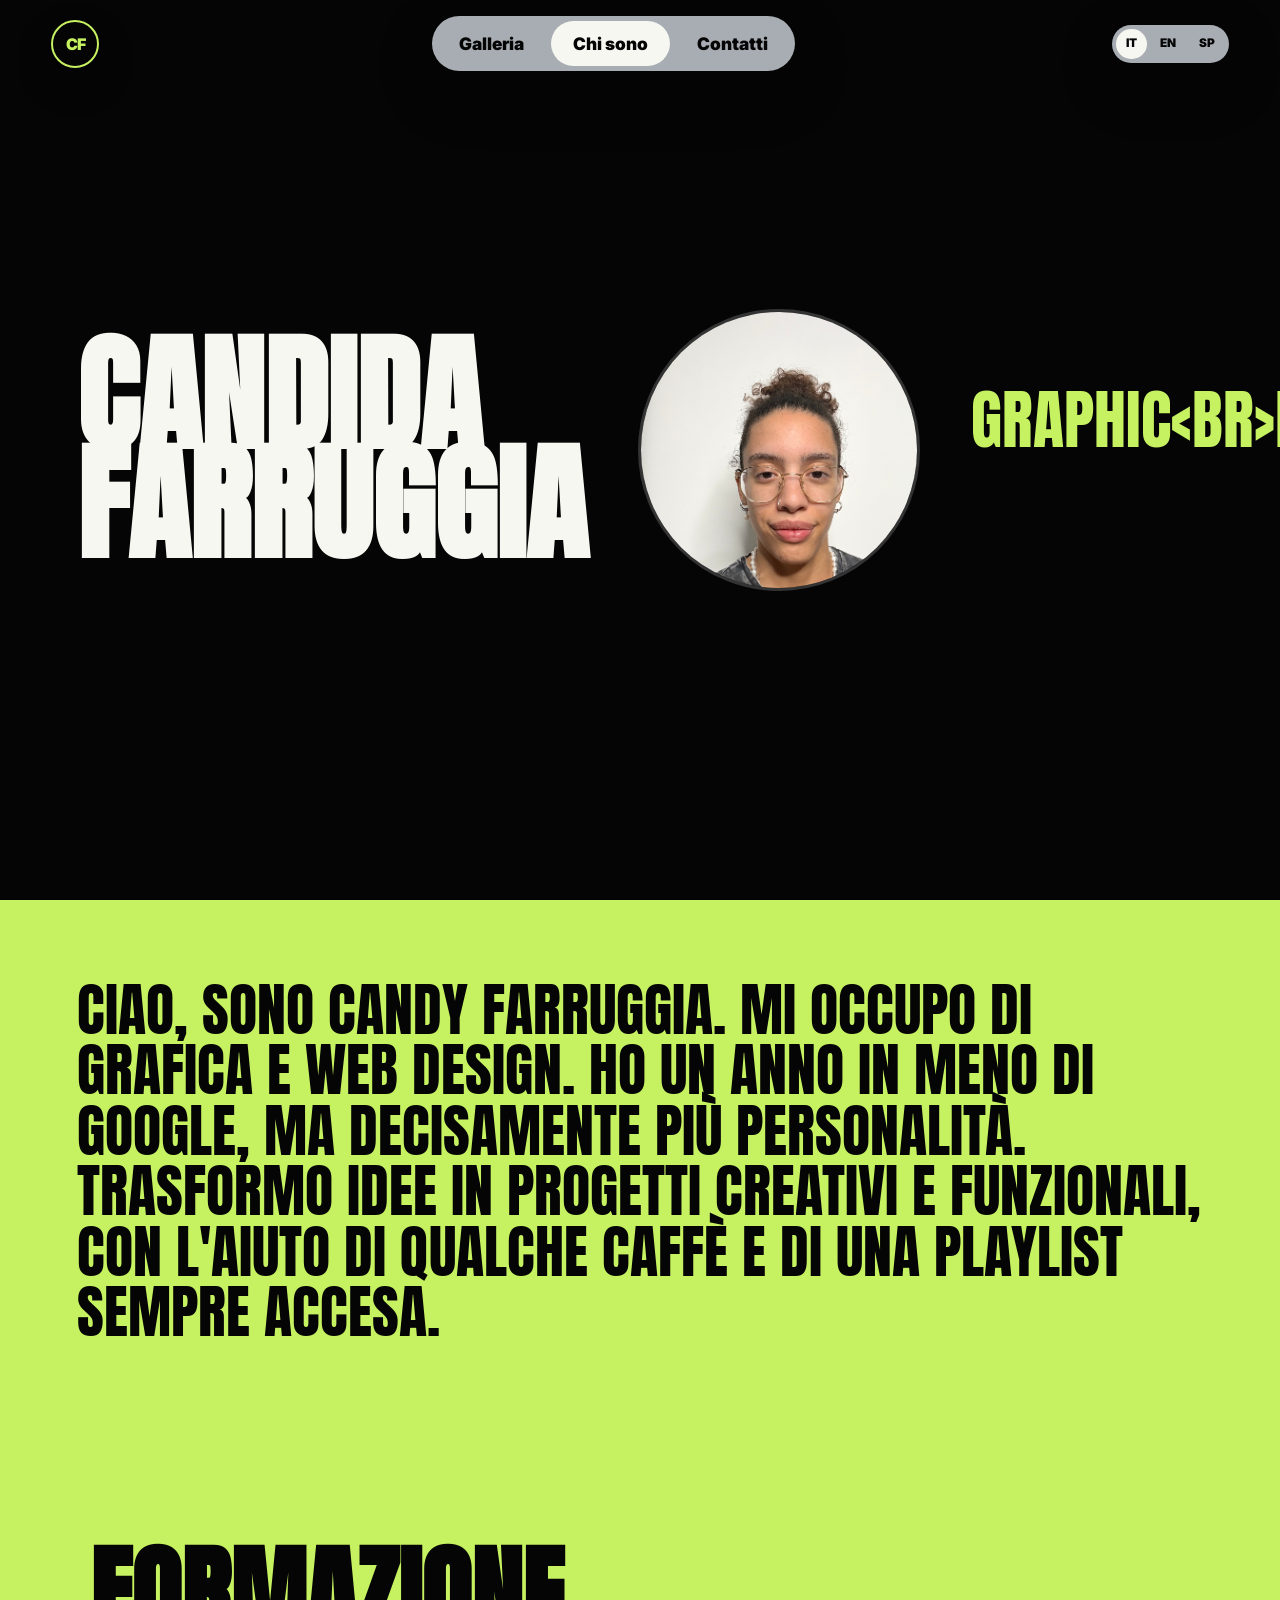
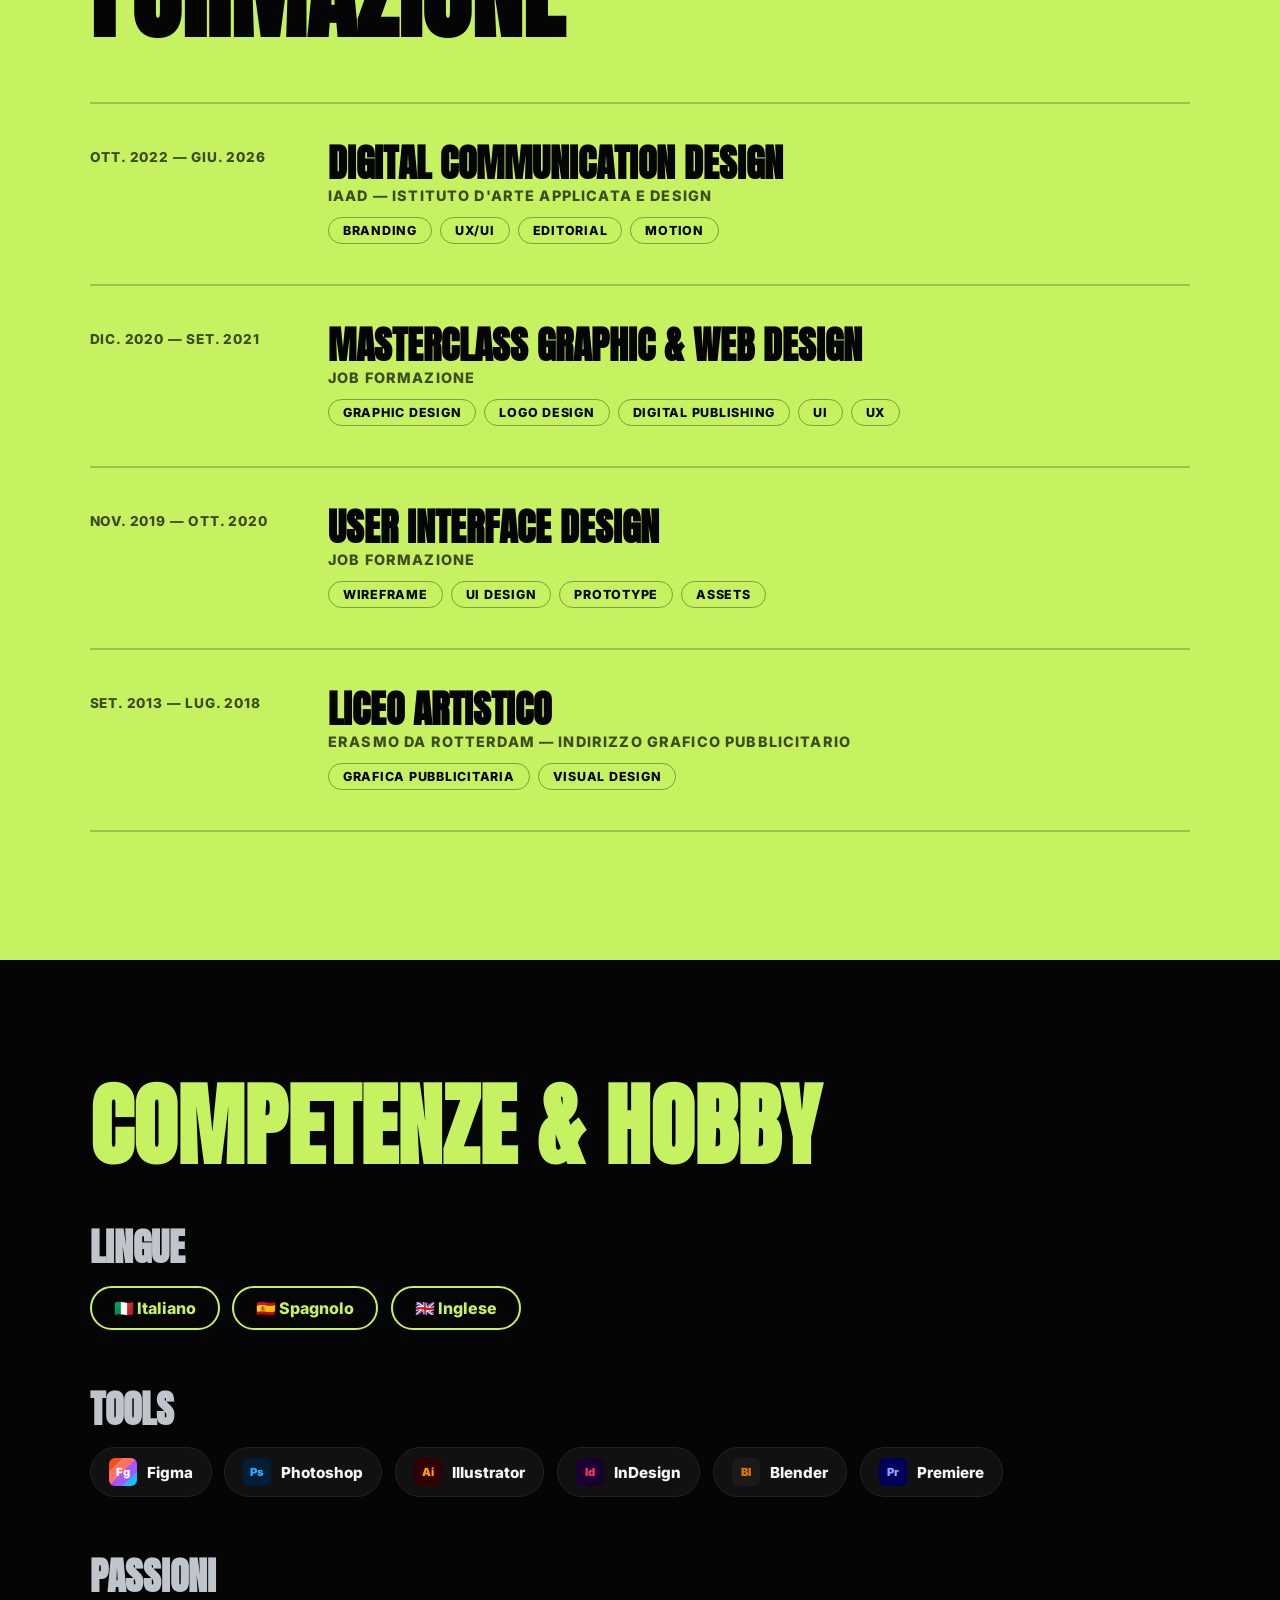
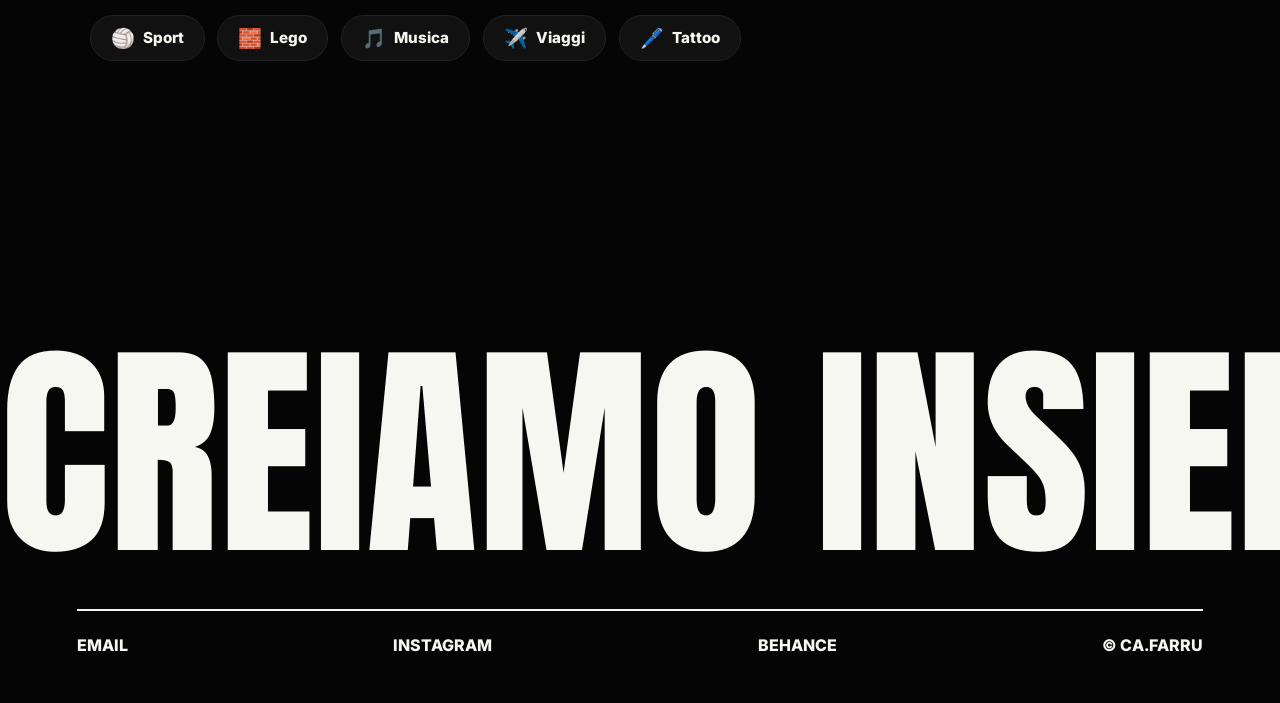
==== commit e6d86e2b: "Update about.html" ====
--- a/about.html
+++ b/about.html
@@ -11,81 +11,71 @@
       display: grid;
       grid-template-columns: 1fr auto 1fr;
       align-items: center;
-      padding: 8rem 5vw;
+      padding: 8rem 6vw;
       gap: 4vw;
       background: var(--black);
     }
-    .about-hero-left, .about-hero-right {
+    .about-hero-left {
       display: flex;
       flex-direction: column;
-      gap: 1.5rem;
-    }
-    .about-hero-left .eyebrow {
-      color: var(--lime);
-      font-size: .8rem;
-      font-weight: 800;
+      justify-content: center;
+    }
+    .about-hero-left .hero-name {
+      font-family: Anton, Impact, sans-serif;
+      font-size: clamp(4rem, 10vw, 13rem);
       text-transform: uppercase;
-      letter-spacing: .12em;
-      margin: 0;
-    }
-    .about-hero-left h1 {
-      font-family: Anton, Impact, sans-serif;
-      font-size: clamp(3rem, 6vw, 7rem);
+      color: var(--white);
       line-height: .85;
       margin: 0;
-      text-transform: uppercase;
-    }
-    .about-hero-left .about-bio,
-    .about-hero-right .about-method {
-      font-size: clamp(.95rem, 1.3vw, 1.15rem);
-      line-height: 1.75;
-      color: var(--grey);
-      margin: 0;
-    }
-    .about-hero-right .method-label {
-      color: var(--lime);
-      font-size: .8rem;
-      font-weight: 800;
-      text-transform: uppercase;
-      letter-spacing: .12em;
-      margin: 0;
-    }
-    /* cerchio foto centrale */
+    }
     .about-hero-center {
       display: flex;
-      flex-direction: column;
       align-items: center;
-      gap: 1.5rem;
+      justify-content: center;
     }
     .about-photo-circle {
-      width: clamp(180px, 20vw, 320px);
+      width: clamp(200px, 22vw, 360px);
       aspect-ratio: 1;
       border-radius: 50%;
       overflow: hidden;
-      border: 3px solid #222;
+      border: 3px solid #333;
       flex-shrink: 0;
     }
     .about-photo-circle img {
-      width: 100%;
-      height: 100%;
-      object-fit: cover;
-      object-position: center top;
-    }
-    .about-name-center {
+      width: 100%; height: 100%;
+      object-fit: cover; object-position: center top;
+    }
+    .about-hero-right {
+      display: flex;
+      align-items: center;
+      justify-content: flex-end;
+    }
+    .about-hero-right .hero-role {
       font-family: Anton, Impact, sans-serif;
-      font-size: clamp(2rem, 4vw, 5rem);
+      font-size: clamp(2rem, 5vw, 7rem);
       text-transform: uppercase;
-      text-align: center;
+      color: var(--lime);
+      line-height: .9;
       margin: 0;
-      line-height: 1;
+      text-align: right;
+    }
+    /* banda lime */
+    .about-statement {
+      background: var(--lime);
+      padding: 5rem 6vw;
+    }
+    .about-statement p {
+      font-family: Anton, Impact, sans-serif;
+      font-size: clamp(2rem, 4.5vw, 6rem);
+      text-transform: uppercase;
+      color: var(--black);
+      line-height: 1.05;
+      margin: 0;
     }
     @media (max-width: 900px) {
-      .about-hero {
-        grid-template-columns: 1fr;
-        padding: 8rem 5vw 4rem;
-        gap: 3rem;
-      }
-      .about-hero-center { order: -1; }
+      .about-hero { grid-template-columns: 1fr; padding: 8rem 5vw 4rem; gap: 3rem; text-align: center; }
+      .about-hero-right { justify-content: center; }
+      .about-hero-right .hero-role { text-align: center; }
       .about-photo-circle { width: clamp(160px, 50vw, 260px); }
     }
     .education { background: var(--lime); color: var(--black); padding: 8rem 7vw }
@@ -136,7 +126,7 @@
 </head>
 <body>
   <header class="topbar">
-    <a href="index.html" style="font-family:Anton,Impact,sans-serif;color:var(--lime);font-size:1rem;letter-spacing:.05em;text-decoration:none;text-transform:uppercase;white-space:nowrap;">CA.FARRU</a>
+    <a class="mini-logo" href="index.html">CF</a>
     <nav class="pill-nav">
       <a class="nav-link" href="galleria.html" data-i18n="nav_gallery">Galleria</a>
       <a class="nav-link active" href="about.html" data-i18n="nav_about">Chi sono</a>
@@ -151,26 +141,21 @@
 
   <main>
     <section class="about-hero">
-      <!-- SINISTRA: chi sono -->
       <div class="about-hero-left">
-        <p class="eyebrow" data-i18n="about_label">Ciao, io sono</p>
-        <h1>Candy</h1>
-        <p class="about-bio" data-i18n="about_bio">Nata quasi insieme a Google, ma decisamente più simpatica. Vivo di amici, sport di squadra, musica a tutto volume e idee per nuovi tatuaggi. Mi rilasso guardando thriller, crime e azione, perché evidentemente l'ansia nella vita quotidiana non basta. Amo il blu, adoro i serpenti e ho un talento speciale nel dire "solo un episodio" e ritrovarmi a finire una serie alle tre di notte.</p>
-      </div>
-
-      <!-- CENTRO: foto nel cerchio -->
+        <h1 class="hero-name">Candida<br>Farruggia</h1>
+      </div>
       <div class="about-hero-center">
         <div class="about-photo-circle">
           <img src="assets/io2.jpg" alt="Foto di Candy" />
         </div>
-        <p class="about-name-center">Ca.Farru</p>
-      </div>
-
-      <!-- DESTRA: metodo di lavoro -->
+      </div>
       <div class="about-hero-right">
-        <p class="method-label" data-i18n="method_label">Metodo di lavoro</p>
-        <p class="about-method" data-i18n="about_method">Il mio metodo parte sempre dall'ascolto: raccolgo le richieste del cliente, analizzo il brief e faccio tutte le ricerche necessarie per trovare la strategia migliore. Da lì iniziano schizzi, appunti e idee sparse ovunque. Dopo una prima revisione con il cliente, passo ai prototipi, seguiti da un'altra revisione. Se tutto fila liscio, finalizzo il progetto. Se non fila liscio, si corregge, si migliora e si va avanti. Obiettivo finale? Consegnare un lavoro curato e puntuale, anche a costo di fare amicizia con il caffè e dimenticare cosa significhi dormire.</p>
-      </div>
+        <p class="hero-role" data-i18n="hero_role">Graphic<br>Designer<br>&amp; UX/UI<br>Designer</p>
+      </div>
+    </section>
+
+    <section class="about-statement">
+      <p data-i18n="about_statement">Ciao, sono Candy Farruggia. Mi occupo di grafica e web design. Ho un anno in meno di Google, ma decisamente più personalità. Trasformo idee in progetti creativi e funzionali, con l'aiuto di qualche caffè e di una playlist sempre accesa.</p>
     </section>
 
     <section class="education">
@@ -263,20 +248,17 @@
   <script src="script.js"></script>
   <script>
     const aboutT = {
-      it: { nav_gallery:'Galleria', nav_about:'Chi sono', nav_contact:'Contatti', about_label:'Ciao, io sono',
-        about_bio:"Nata quasi insieme a Google, ma decisamente più simpatica. Vivo di amici, sport di squadra, musica a tutto volume e idee per nuovi tatuaggi. Mi rilasso guardando thriller, crime e azione, perché evidentemente l'ansia nella vita quotidiana non basta. Amo il blu, adoro i serpenti e ho un talento speciale nel dire \"solo un episodio\" e ritrovarmi a finire una serie alle tre di notte.",
-        method_label:'Metodo di lavoro',
-        about_method:"Il mio metodo parte sempre dall'ascolto: raccolgo le richieste del cliente, analizzo il brief e faccio tutte le ricerche necessarie per trovare la strategia migliore. Da lì iniziano schizzi, appunti e idee sparse ovunque. Dopo una prima revisione con il cliente, passo ai prototipi, seguiti da un'altra revisione. Se tutto fila liscio, finalizzo il progetto. Se non fila liscio, si corregge, si migliora e si va avanti. Obiettivo finale? Consegnare un lavoro curato e puntuale, anche a costo di fare amicizia con il caffè e dimenticare cosa significhi dormire.",
+      it: { nav_gallery:'Galleria', nav_about:'Chi sono', nav_contact:'Contatti',
+        hero_role:'Graphic<br>Designer<br>&amp; UX/UI<br>Designer',
+        about_statement:'Ciao, sono Candy Farruggia. Mi occupo di grafica e web design. Ho un anno in meno di Google, ma decisamente più personalità. Trasformo idee in progetti creativi e funzionali, con l\'aiuto di qualche caffè e di una playlist sempre accesa.',
         edu_title:'Formazione', edu1_title:'Liceo Artistico', edu2_title:'User Interface Design', edu3_title:'Masterclass Graphic & Web Design', edu4_title:'Digital Communication Design', skills_title:'Competenze & Hobby', skills_lang:'Lingue', skills_tools:'Tools', skills_hobbies:'Passioni', footer_cta:'Creiamo insieme' },
-      en: { nav_gallery:'Gallery', nav_about:'About me', nav_contact:'Contacts', about_label:'Hi, I am',
-        about_bio:"Born around the same time as Google, but way more fun. I live for friends, team sports, loud music and ideas for new tattoos. I unwind watching thrillers, crime and action — because apparently everyday anxiety just isn't enough. I love blue, I adore snakes, and I have a special talent for saying \"just one episode\" and ending up finishing an entire series at three in the morning.",
-        method_label:'My process',
-        about_method:"My process always starts with listening: I gather the client's needs, analyse the brief and do all the research needed to find the best strategy. From there, sketches, notes and ideas start piling up everywhere. After a first review with the client, I move on to prototypes, followed by another round of feedback. If everything runs smoothly, I finalise the project. If it doesn't, I correct, improve and keep going. The final goal? Delivering polished, on-time work — even if it means befriending coffee and forgetting what sleep feels like.",
+      en: { nav_gallery:'Gallery', nav_about:'About me', nav_contact:'Contacts',
+        hero_role:'Graphic<br>Designer<br>&amp; UX/UI<br>Designer',
+        about_statement:'Hi, I\'m Candy Farruggia. I work in graphic and web design. I\'m a year younger than Google, but way more personality. I turn ideas into creative and functional projects, fuelled by coffee and a playlist that never stops.',
         edu_title:'Education', edu1_title:'Art High School', edu2_title:'User Interface Design', edu3_title:'Masterclass Graphic & Web Design', edu4_title:'Digital Communication Design', skills_title:'Skills & Hobbies', skills_lang:'Languages', skills_tools:'Tools', skills_hobbies:'Passions', footer_cta:"Let's create together" },
-      sp: { nav_gallery:'Galería', nav_about:'Sobre mí', nav_contact:'Contactos', about_label:'Hola, yo soy',
-        about_bio:"Nacida casi al mismo tiempo que Google, pero bastante más simpática. Vivo de amigos, deportes de equipo, música a todo volumen e ideas para nuevos tatuajes. Me relajo viendo thrillers, crimen y acción, porque evidentemente la ansiedad del día a día no es suficiente. Amo el azul, adoro las serpientes y tengo un talento especial para decir \"solo un episodio\" y acabar terminando una serie a las tres de la madrugada.",
-        method_label:'Mi método de trabajo',
-        about_method:"Mi método siempre empieza por escuchar: recojo las necesidades del cliente, analizo el brief y hago toda la investigación necesaria para encontrar la mejor estrategia. A partir de ahí empiezan los bocetos, las notas y las ideas esparcidas por todas partes. Tras una primera revisión con el cliente, paso a los prototipos, seguidos de otra ronda de feedback. Si todo va bien, finalizo el proyecto. Si no va bien, se corrige, se mejora y se sigue adelante. ¿Objetivo final? Entregar un trabajo cuidado y puntual, aunque cueste hacerse amiga del café y olvidar lo que significa dormir.",
+      sp: { nav_gallery:'Galería', nav_about:'Sobre mí', nav_contact:'Contactos',
+        hero_role:'Graphic<br>Designer<br>&amp; UX/UI<br>Designer',
+        about_statement:'Hola, soy Candy Farruggia. Me dedico al diseño gráfico y web. Tengo un año menos que Google, pero mucha más personalidad. Transformo ideas en proyectos creativos y funcionales, con ayuda de algún café y una playlist que nunca para.',
         edu_title:'Formación', edu1_title:'Bachillerato Artístico', edu2_title:'Diseño de Interfaz', edu3_title:'Masterclass Graphic & Web Design', edu4_title:'Diseño de Comunicación Digital', skills_title:'Competencias & Hobbies', skills_lang:'Idiomas', skills_tools:'Herramientas', skills_hobbies:'Pasiones', footer_cta:'Creamos juntos' }
     };
 
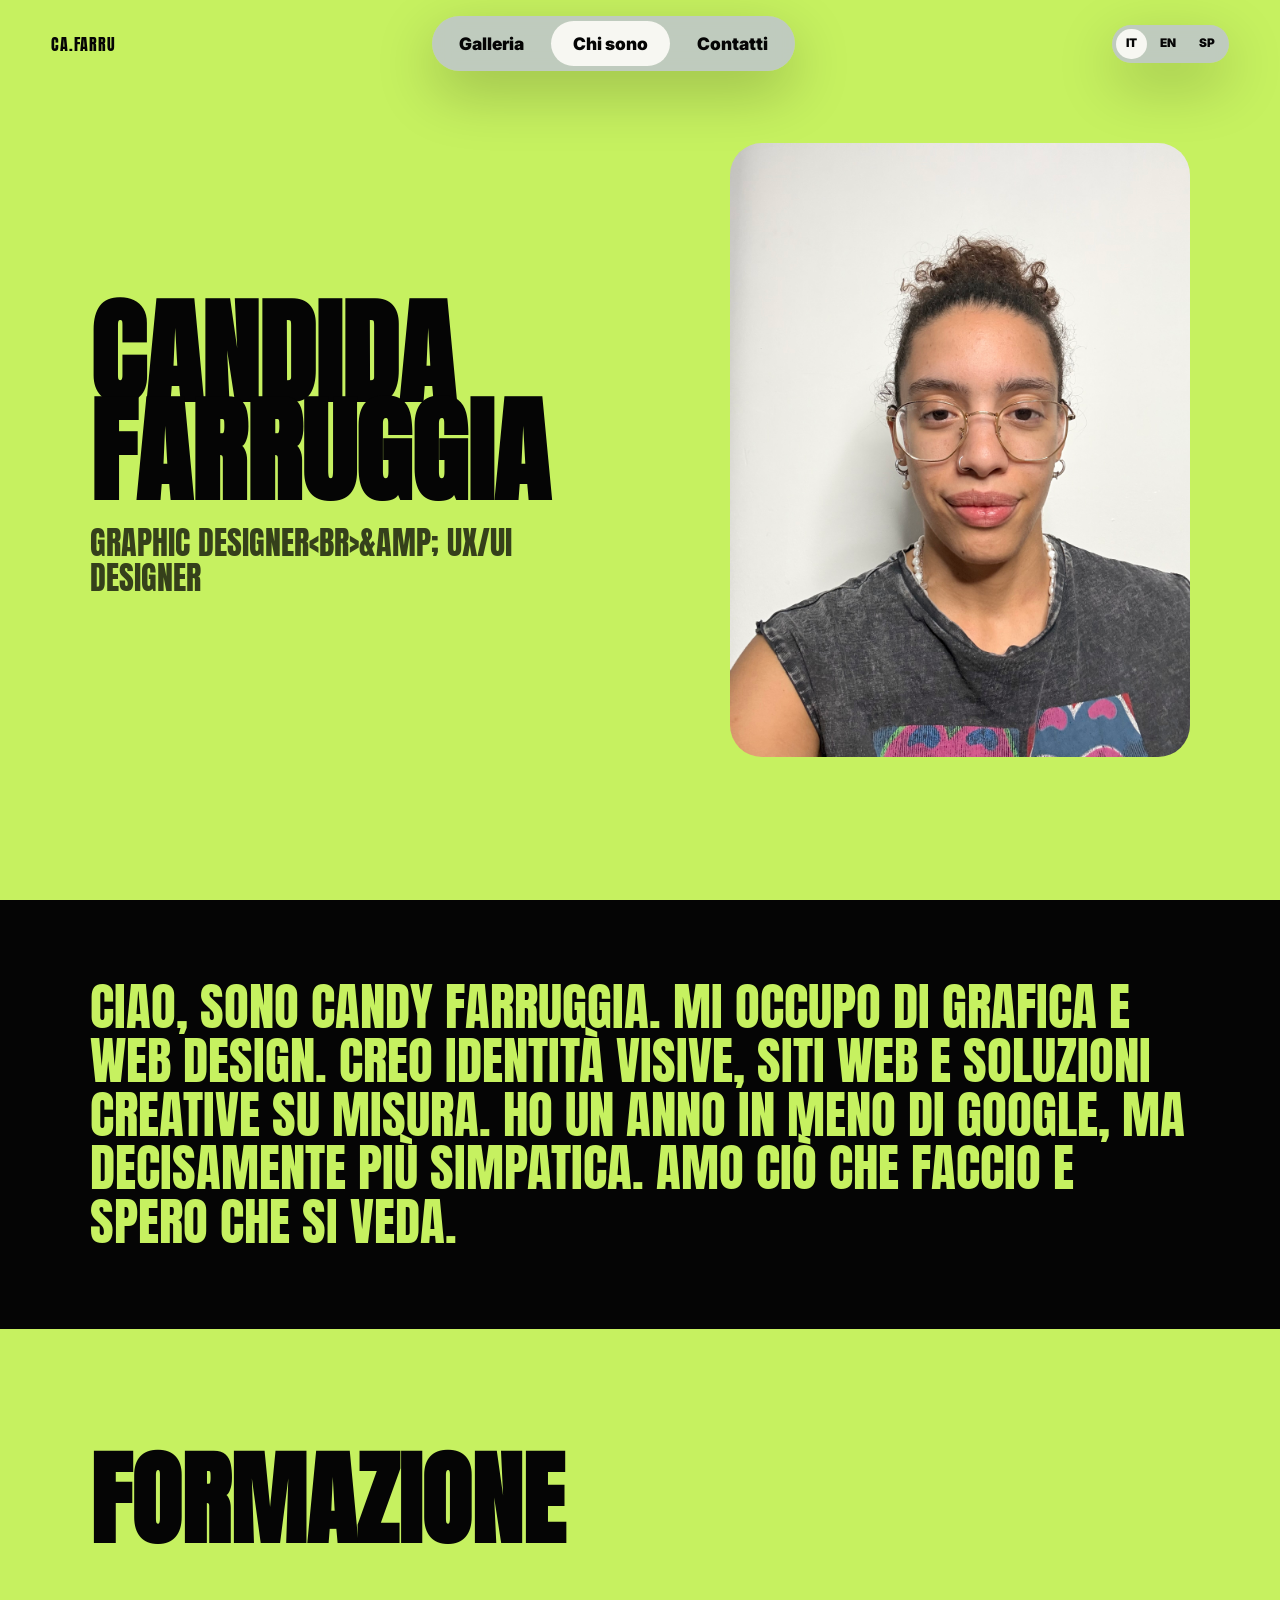
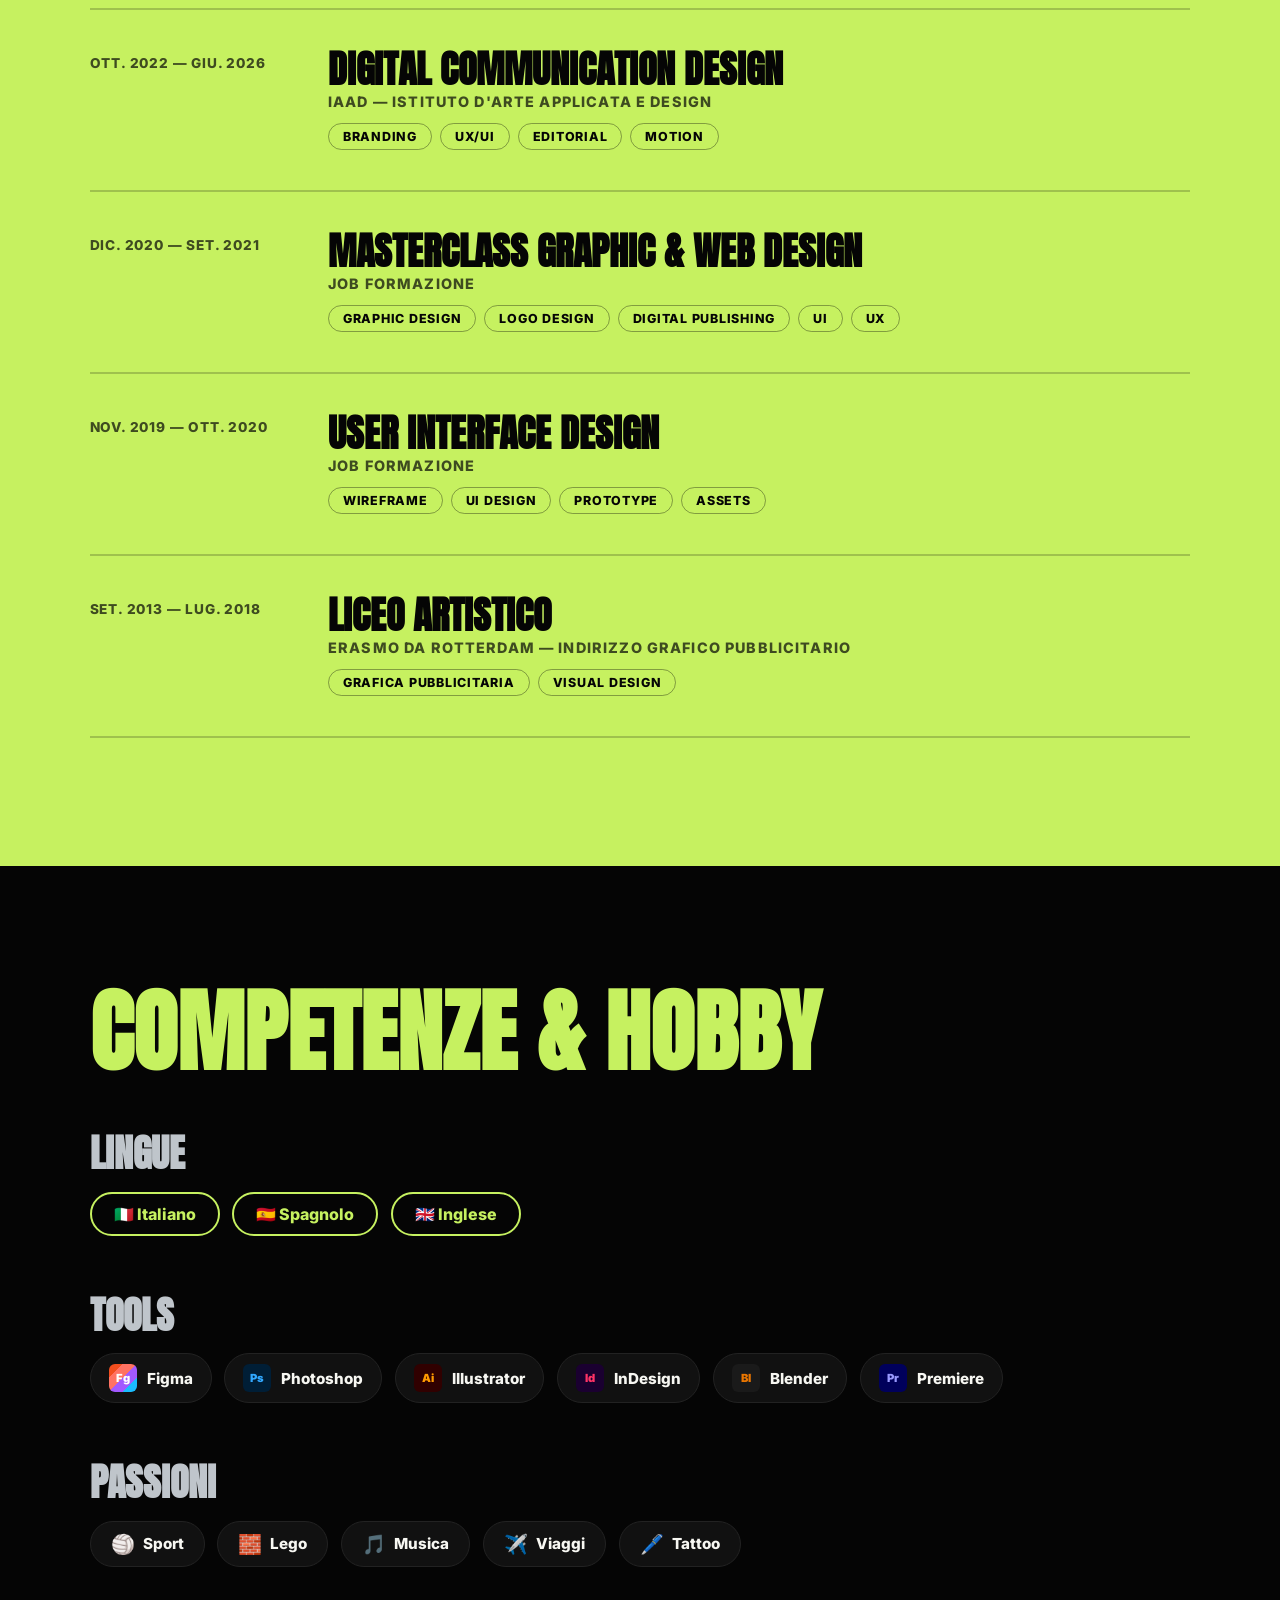
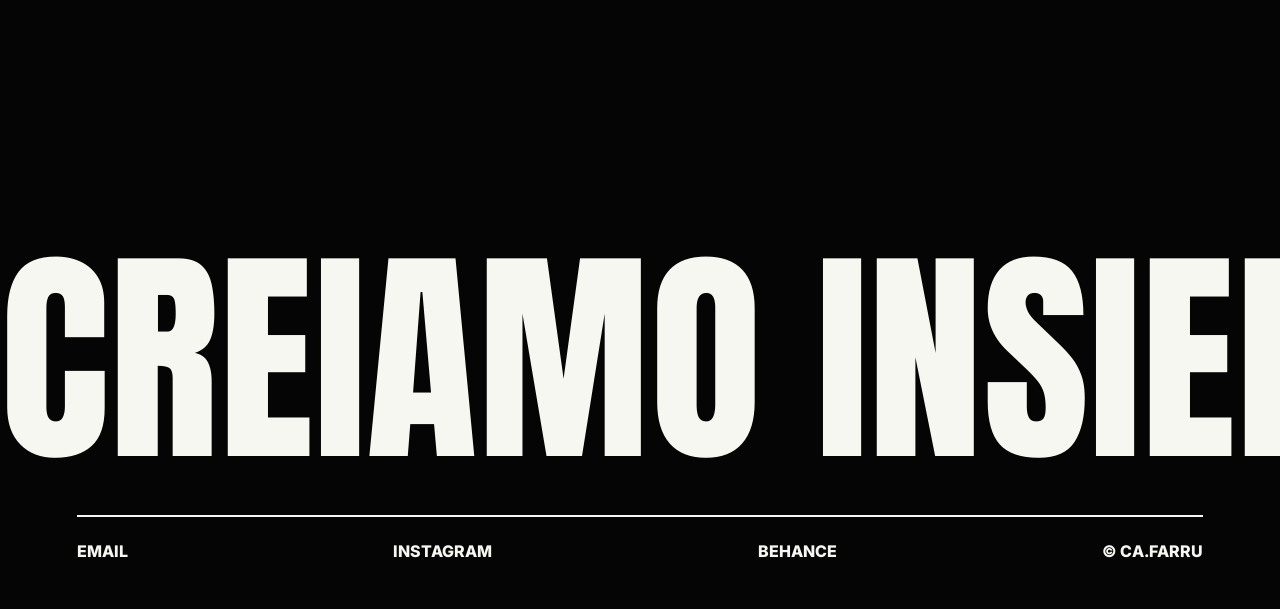
==== commit 8f59077e: "Update about.html" ====
--- a/about.html
+++ b/about.html
@@ -9,74 +9,66 @@
     .about-hero {
       min-height: 100vh;
       display: grid;
-      grid-template-columns: 1fr auto 1fr;
+      grid-template-columns: 1fr 1fr;
       align-items: center;
-      padding: 8rem 6vw;
-      gap: 4vw;
-      background: var(--black);
+      padding: 8rem 7vw;
+      gap: 6vw;
+      background: var(--lime);
     }
     .about-hero-left {
       display: flex;
       flex-direction: column;
-      justify-content: center;
+      gap: 1.5rem;
     }
     .about-hero-left .hero-name {
       font-family: Anton, Impact, sans-serif;
-      font-size: clamp(4rem, 10vw, 13rem);
+      font-size: clamp(4rem, 9vw, 12rem);
       text-transform: uppercase;
-      color: var(--white);
+      color: var(--black);
       line-height: .85;
       margin: 0;
     }
-    .about-hero-center {
-      display: flex;
-      align-items: center;
-      justify-content: center;
-    }
-    .about-photo-circle {
-      width: clamp(200px, 22vw, 360px);
-      aspect-ratio: 1;
-      border-radius: 50%;
-      overflow: hidden;
-      border: 3px solid #333;
-      flex-shrink: 0;
-    }
-    .about-photo-circle img {
-      width: 100%; height: 100%;
-      object-fit: cover; object-position: center top;
+    .about-hero-left .hero-role {
+      font-family: Anton, Impact, sans-serif;
+      font-size: clamp(1.2rem, 2.5vw, 3rem);
+      text-transform: uppercase;
+      color: var(--black);
+      line-height: 1.1;
+      margin: 0;
+      opacity: .75;
     }
     .about-hero-right {
       display: flex;
       align-items: center;
       justify-content: flex-end;
     }
-    .about-hero-right .hero-role {
+    .about-photo-tall {
+      width: clamp(260px, 36vw, 560px);
+      aspect-ratio: 3/4;
+      border-radius: 32px;
+      overflow: hidden;
+    }
+    .about-photo-tall img {
+      width: 100%; height: 100%;
+      object-fit: cover; object-position: center top;
+    }
+    /* banda nera */
+    .about-statement {
+      background: var(--black);
+      padding: 5rem 7vw;
+    }
+    .about-statement p {
       font-family: Anton, Impact, sans-serif;
-      font-size: clamp(2rem, 5vw, 7rem);
+      font-size: clamp(2rem, 4vw, 5.5rem);
       text-transform: uppercase;
       color: var(--lime);
-      line-height: .9;
-      margin: 0;
-      text-align: right;
-    }
-    /* banda lime */
-    .about-statement {
-      background: var(--lime);
-      padding: 5rem 6vw;
-    }
-    .about-statement p {
-      font-family: Anton, Impact, sans-serif;
-      font-size: clamp(2rem, 4.5vw, 6rem);
-      text-transform: uppercase;
-      color: var(--black);
       line-height: 1.05;
       margin: 0;
     }
     @media (max-width: 900px) {
-      .about-hero { grid-template-columns: 1fr; padding: 8rem 5vw 4rem; gap: 3rem; text-align: center; }
+      .about-hero { grid-template-columns: 1fr; padding: 8rem 5vw 4rem; }
       .about-hero-right { justify-content: center; }
-      .about-hero-right .hero-role { text-align: center; }
-      .about-photo-circle { width: clamp(160px, 50vw, 260px); }
+      .about-photo-tall { width: clamp(220px, 70vw, 360px); }
     }
     .education { background: var(--lime); color: var(--black); padding: 8rem 7vw }
     .education h2 {
@@ -126,7 +118,7 @@
 </head>
 <body>
   <header class="topbar">
-    <a class="mini-logo" href="index.html">CF</a>
+    <a href="index.html" style="font-family:Anton,Impact,sans-serif;color:var(--black);font-size:1rem;letter-spacing:.05em;text-decoration:none;text-transform:uppercase;white-space:nowrap;">CA.FARRU</a>
     <nav class="pill-nav">
       <a class="nav-link" href="galleria.html" data-i18n="nav_gallery">Galleria</a>
       <a class="nav-link active" href="about.html" data-i18n="nav_about">Chi sono</a>
@@ -143,19 +135,17 @@
     <section class="about-hero">
       <div class="about-hero-left">
         <h1 class="hero-name">Candida<br>Farruggia</h1>
-      </div>
-      <div class="about-hero-center">
-        <div class="about-photo-circle">
+        <p class="hero-role" data-i18n="hero_role">Graphic Designer<br>&amp; UX/UI Designer</p>
+      </div>
+      <div class="about-hero-right">
+        <div class="about-photo-tall">
           <img src="assets/io2.jpg" alt="Foto di Candy" />
         </div>
       </div>
-      <div class="about-hero-right">
-        <p class="hero-role" data-i18n="hero_role">Graphic<br>Designer<br>&amp; UX/UI<br>Designer</p>
-      </div>
     </section>
 
     <section class="about-statement">
-      <p data-i18n="about_statement">Ciao, sono Candy Farruggia. Mi occupo di grafica e web design. Ho un anno in meno di Google, ma decisamente più personalità. Trasformo idee in progetti creativi e funzionali, con l'aiuto di qualche caffè e di una playlist sempre accesa.</p>
+      <p data-i18n="about_statement">Ciao, sono Candy Farruggia. Mi occupo di grafica e web design. Creo identità visive, siti web e soluzioni creative su misura. Ho un anno in meno di Google, ma decisamente più simpatica. Amo ciò che faccio e spero che si veda.</p>
     </section>
 
     <section class="education">
@@ -249,16 +239,16 @@
   <script>
     const aboutT = {
       it: { nav_gallery:'Galleria', nav_about:'Chi sono', nav_contact:'Contatti',
-        hero_role:'Graphic<br>Designer<br>&amp; UX/UI<br>Designer',
-        about_statement:'Ciao, sono Candy Farruggia. Mi occupo di grafica e web design. Ho un anno in meno di Google, ma decisamente più personalità. Trasformo idee in progetti creativi e funzionali, con l\'aiuto di qualche caffè e di una playlist sempre accesa.',
+        hero_role:'Graphic Designer<br>&amp; UX/UI Designer',
+        about_statement:'Ciao, sono Candy Farruggia. Mi occupo di grafica e web design. Creo identità visive, siti web e soluzioni creative su misura. Ho un anno in meno di Google, ma decisamente più simpatica. Amo ciò che faccio e spero che si veda.',
         edu_title:'Formazione', edu1_title:'Liceo Artistico', edu2_title:'User Interface Design', edu3_title:'Masterclass Graphic & Web Design', edu4_title:'Digital Communication Design', skills_title:'Competenze & Hobby', skills_lang:'Lingue', skills_tools:'Tools', skills_hobbies:'Passioni', footer_cta:'Creiamo insieme' },
       en: { nav_gallery:'Gallery', nav_about:'About me', nav_contact:'Contacts',
-        hero_role:'Graphic<br>Designer<br>&amp; UX/UI<br>Designer',
-        about_statement:'Hi, I\'m Candy Farruggia. I work in graphic and web design. I\'m a year younger than Google, but way more personality. I turn ideas into creative and functional projects, fuelled by coffee and a playlist that never stops.',
+        hero_role:'Graphic Designer<br>&amp; UX/UI Designer',
+        about_statement:'Hi, I\'m Candy Farruggia. I work in graphic and web design. I create visual identities, websites and tailor-made creative solutions. I\'m a year younger than Google, but way more fun. I love what I do and I hope it shows.',
         edu_title:'Education', edu1_title:'Art High School', edu2_title:'User Interface Design', edu3_title:'Masterclass Graphic & Web Design', edu4_title:'Digital Communication Design', skills_title:'Skills & Hobbies', skills_lang:'Languages', skills_tools:'Tools', skills_hobbies:'Passions', footer_cta:"Let's create together" },
       sp: { nav_gallery:'Galería', nav_about:'Sobre mí', nav_contact:'Contactos',
-        hero_role:'Graphic<br>Designer<br>&amp; UX/UI<br>Designer',
-        about_statement:'Hola, soy Candy Farruggia. Me dedico al diseño gráfico y web. Tengo un año menos que Google, pero mucha más personalidad. Transformo ideas en proyectos creativos y funcionales, con ayuda de algún café y una playlist que nunca para.',
+        hero_role:'Graphic Designer<br>&amp; UX/UI Designer',
+        about_statement:'Hola, soy Candy Farruggia. Me dedico al diseño gráfico y web. Creo identidades visuales, sitios web y soluciones creativas a medida. Tengo un año menos que Google, pero soy mucho más simpática. Amo lo que hago y espero que se note.',
         edu_title:'Formación', edu1_title:'Bachillerato Artístico', edu2_title:'Diseño de Interfaz', edu3_title:'Masterclass Graphic & Web Design', edu4_title:'Diseño de Comunicación Digital', skills_title:'Competencias & Hobbies', skills_lang:'Idiomas', skills_tools:'Herramientas', skills_hobbies:'Pasiones', footer_cta:'Creamos juntos' }
     };
 
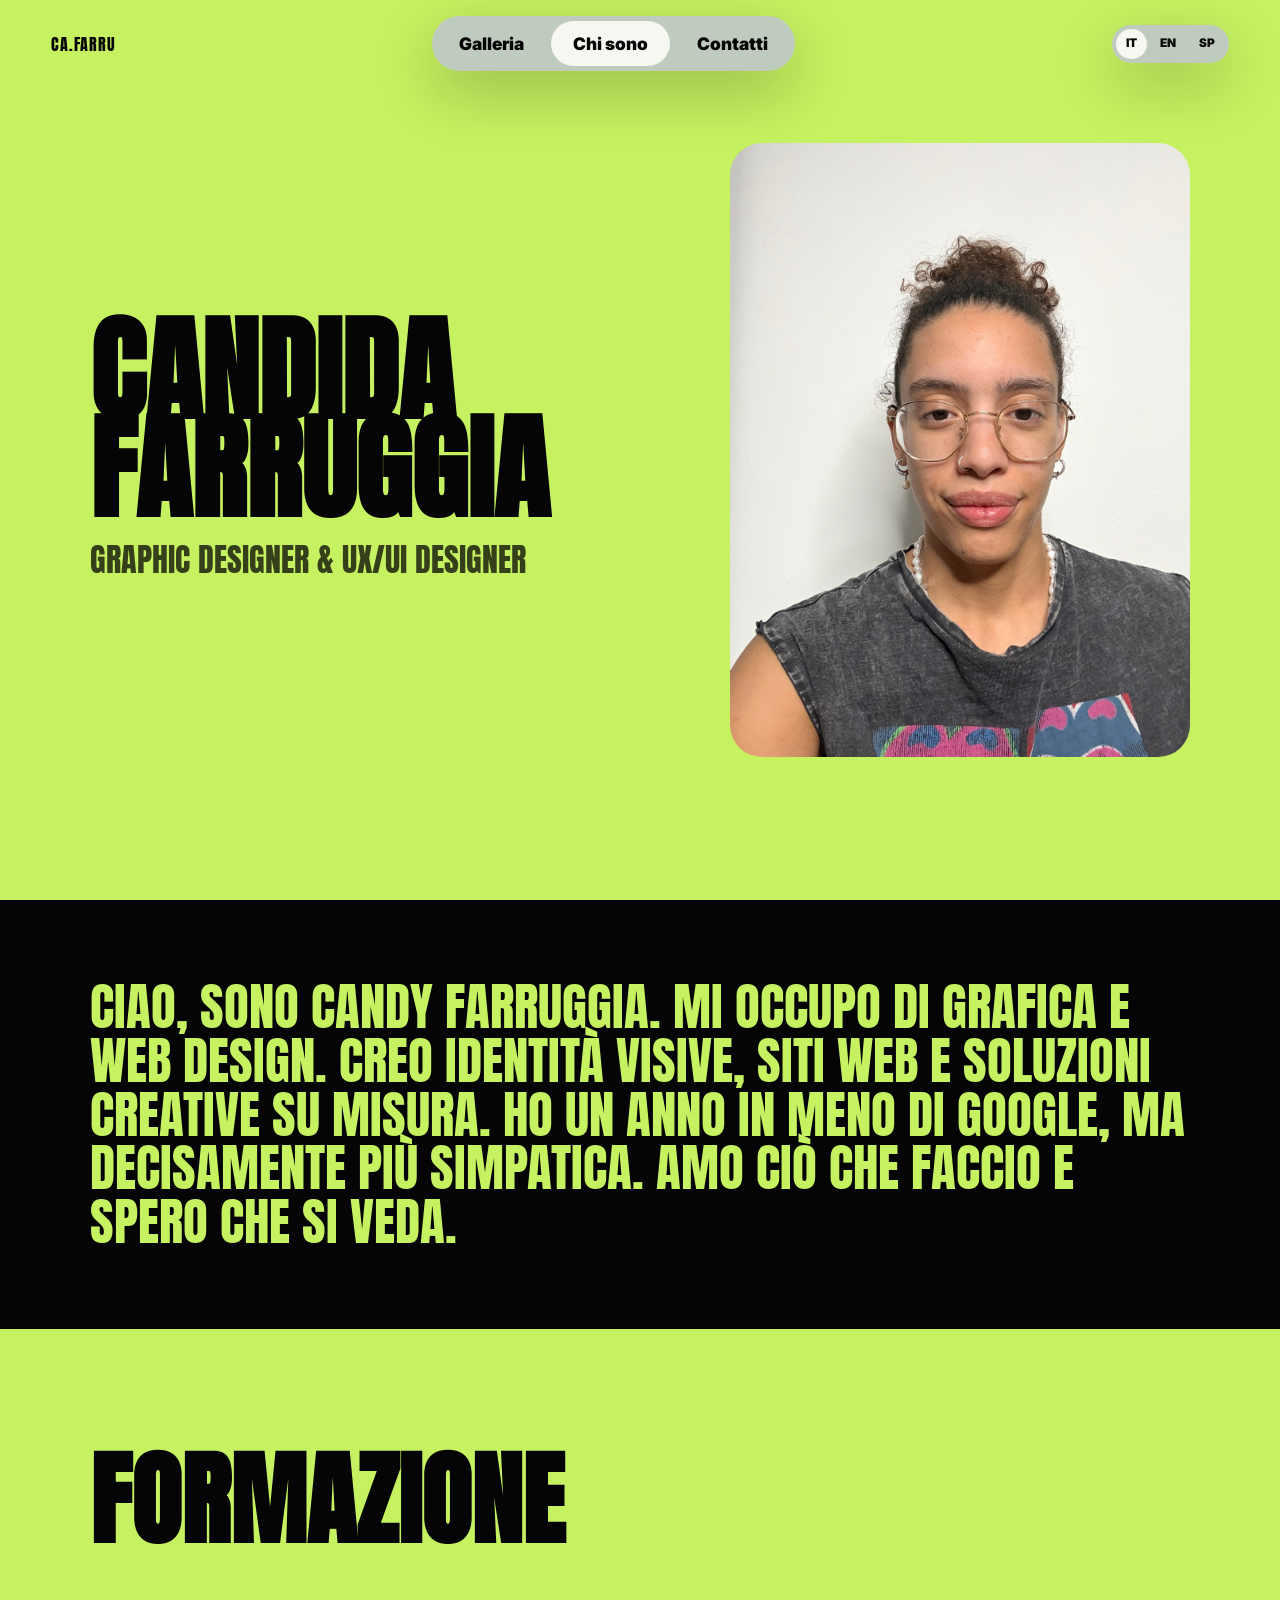
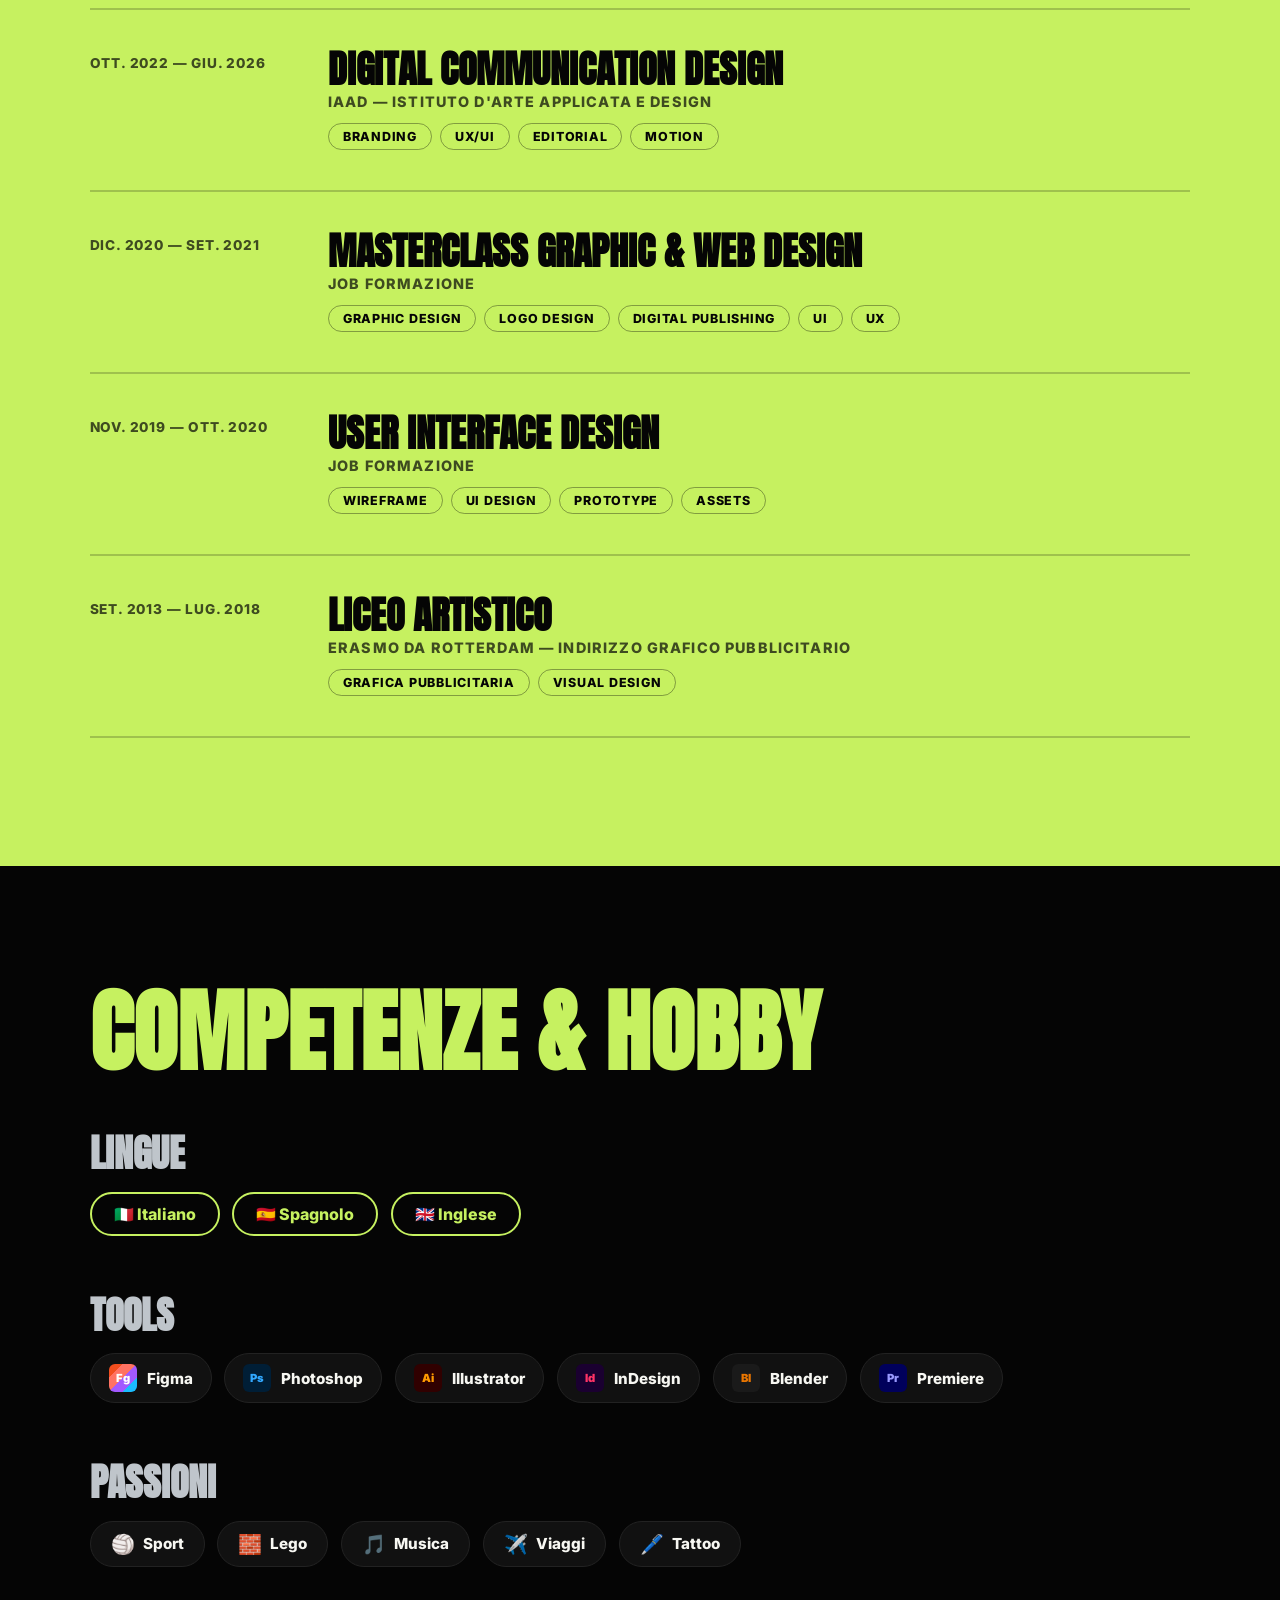
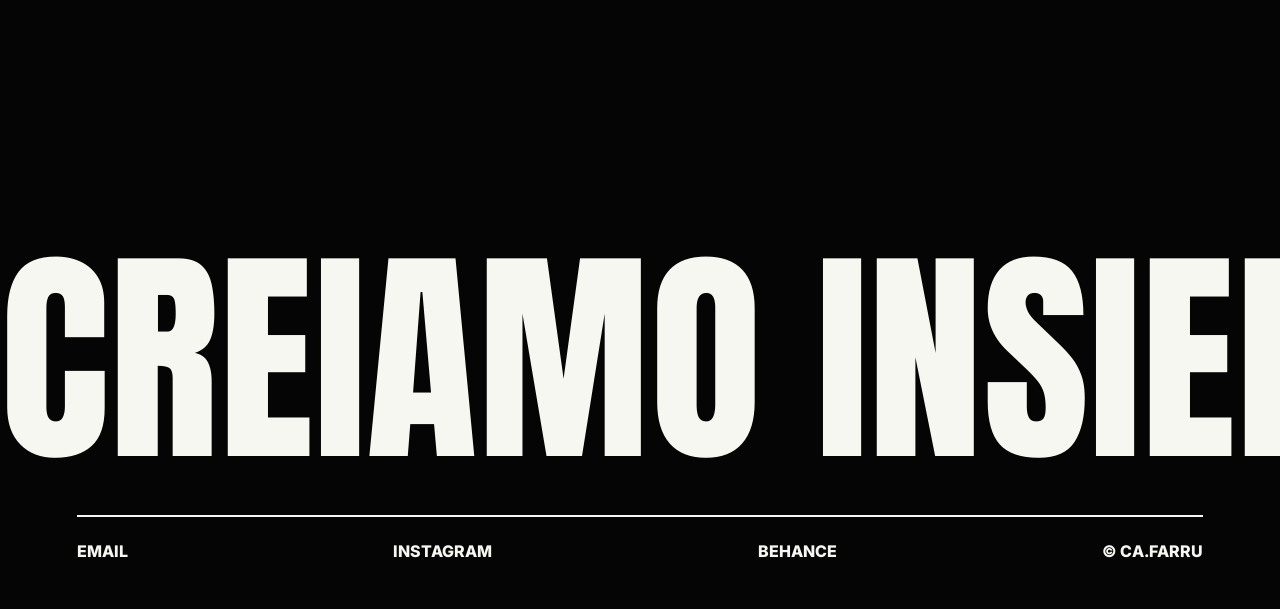
==== commit 0e4646a9: "Update about.html" ====
--- a/about.html
+++ b/about.html
@@ -135,7 +135,7 @@
     <section class="about-hero">
       <div class="about-hero-left">
         <h1 class="hero-name">Candida<br>Farruggia</h1>
-        <p class="hero-role" data-i18n="hero_role">Graphic Designer<br>&amp; UX/UI Designer</p>
+        <p class="hero-role" data-i18n="hero_role">Graphic Designer &amp; UX/UI Designer</p>
       </div>
       <div class="about-hero-right">
         <div class="about-photo-tall">
@@ -239,15 +239,15 @@
   <script>
     const aboutT = {
       it: { nav_gallery:'Galleria', nav_about:'Chi sono', nav_contact:'Contatti',
-        hero_role:'Graphic Designer<br>&amp; UX/UI Designer',
+        hero_role:'Graphic Designer &amp; UX/UI Designer',
         about_statement:'Ciao, sono Candy Farruggia. Mi occupo di grafica e web design. Creo identità visive, siti web e soluzioni creative su misura. Ho un anno in meno di Google, ma decisamente più simpatica. Amo ciò che faccio e spero che si veda.',
         edu_title:'Formazione', edu1_title:'Liceo Artistico', edu2_title:'User Interface Design', edu3_title:'Masterclass Graphic & Web Design', edu4_title:'Digital Communication Design', skills_title:'Competenze & Hobby', skills_lang:'Lingue', skills_tools:'Tools', skills_hobbies:'Passioni', footer_cta:'Creiamo insieme' },
       en: { nav_gallery:'Gallery', nav_about:'About me', nav_contact:'Contacts',
-        hero_role:'Graphic Designer<br>&amp; UX/UI Designer',
+        hero_role:'Graphic Designer &amp; UX/UI Designer',
         about_statement:'Hi, I\'m Candy Farruggia. I work in graphic and web design. I create visual identities, websites and tailor-made creative solutions. I\'m a year younger than Google, but way more fun. I love what I do and I hope it shows.',
         edu_title:'Education', edu1_title:'Art High School', edu2_title:'User Interface Design', edu3_title:'Masterclass Graphic & Web Design', edu4_title:'Digital Communication Design', skills_title:'Skills & Hobbies', skills_lang:'Languages', skills_tools:'Tools', skills_hobbies:'Passions', footer_cta:"Let's create together" },
       sp: { nav_gallery:'Galería', nav_about:'Sobre mí', nav_contact:'Contactos',
-        hero_role:'Graphic Designer<br>&amp; UX/UI Designer',
+        hero_role:'Graphic Designer &amp; UX/UI Designer',
         about_statement:'Hola, soy Candy Farruggia. Me dedico al diseño gráfico y web. Creo identidades visuales, sitios web y soluciones creativas a medida. Tengo un año menos que Google, pero soy mucho más simpática. Amo lo que hago y espero que se note.',
         edu_title:'Formación', edu1_title:'Bachillerato Artístico', edu2_title:'Diseño de Interfaz', edu3_title:'Masterclass Graphic & Web Design', edu4_title:'Diseño de Comunicación Digital', skills_title:'Competencias & Hobbies', skills_lang:'Idiomas', skills_tools:'Herramientas', skills_hobbies:'Pasiones', footer_cta:'Creamos juntos' }
     };
@@ -256,7 +256,7 @@
       const dict = aboutT[lang] || aboutT.it;
       document.querySelectorAll('[data-i18n]').forEach(el => {
         const key = el.dataset.i18n;
-        if (dict[key]) el.textContent = dict[key];
+        if (dict[key]) el.innerHTML = dict[key];
       });
       document.querySelectorAll('.lang-btn').forEach(b => b.classList.toggle('active', b.dataset.lang === lang));
       document.documentElement.lang = lang === 'sp' ? 'es' : lang;
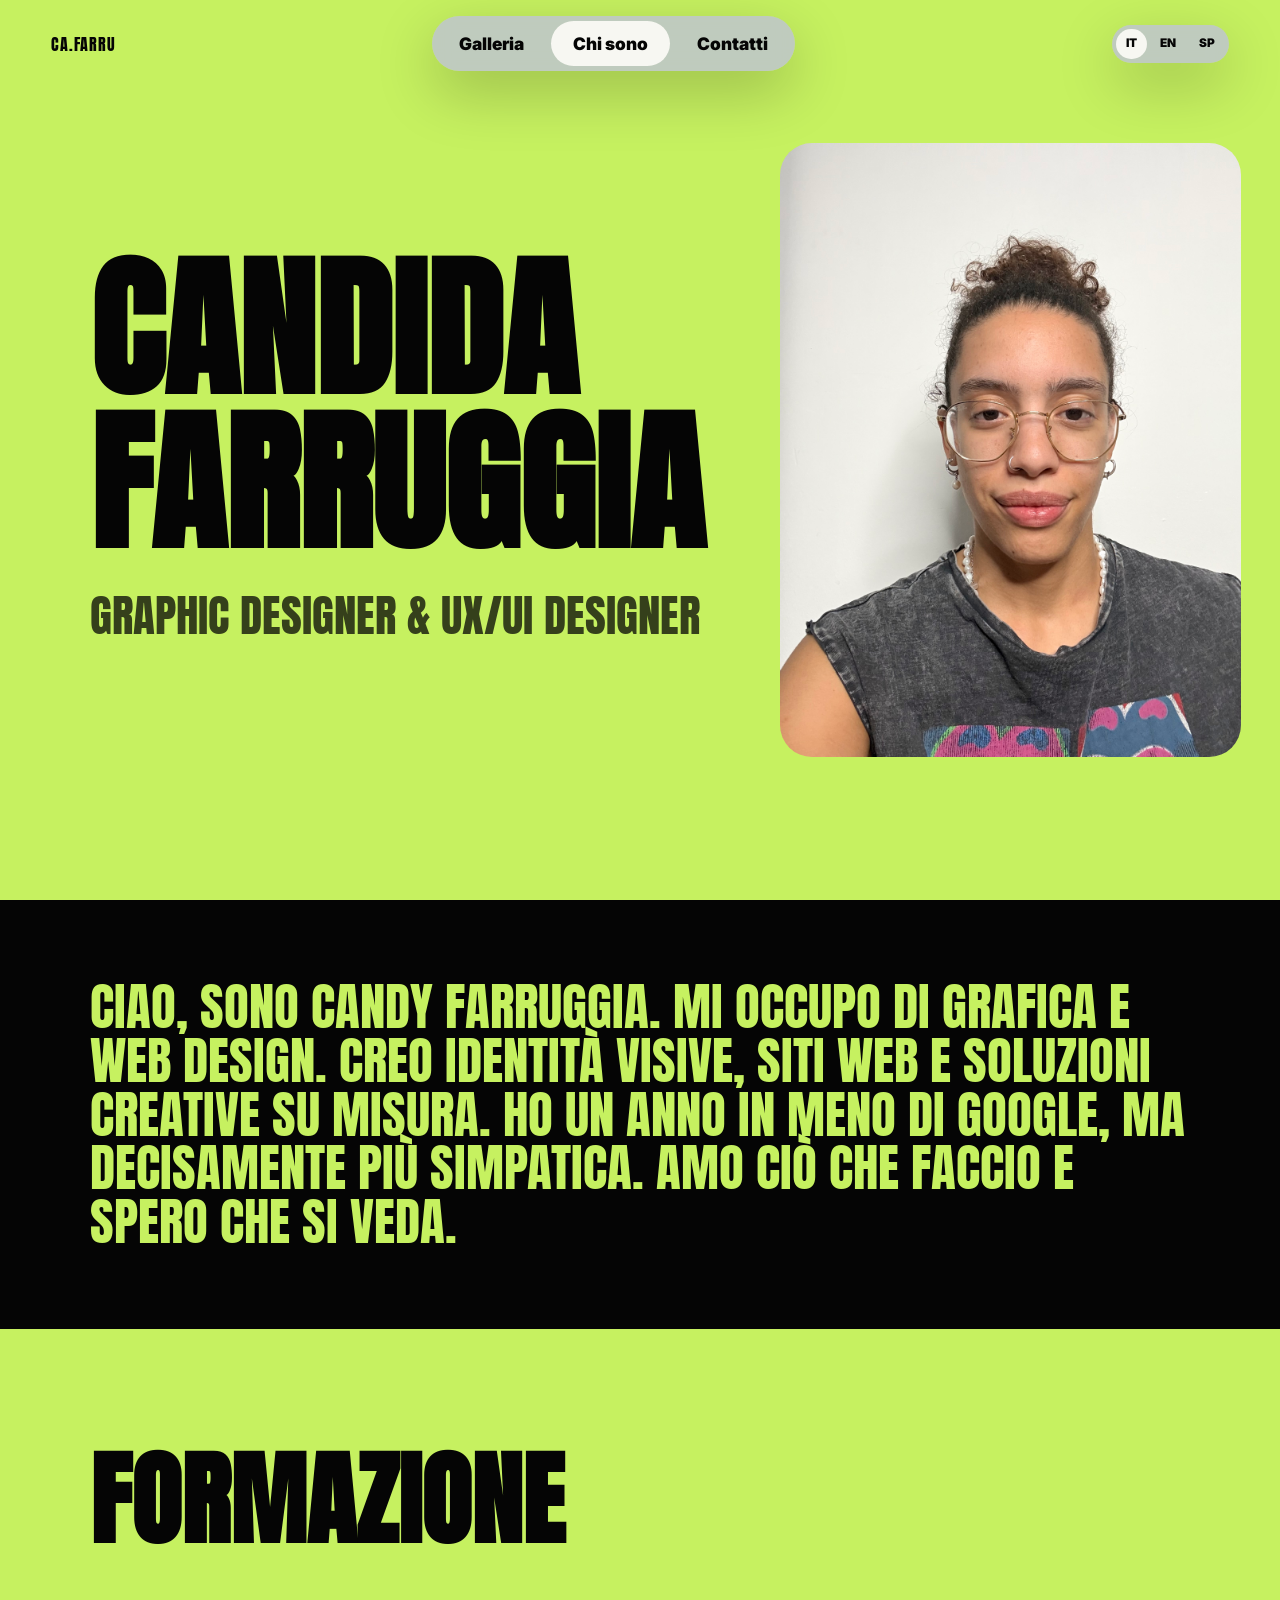
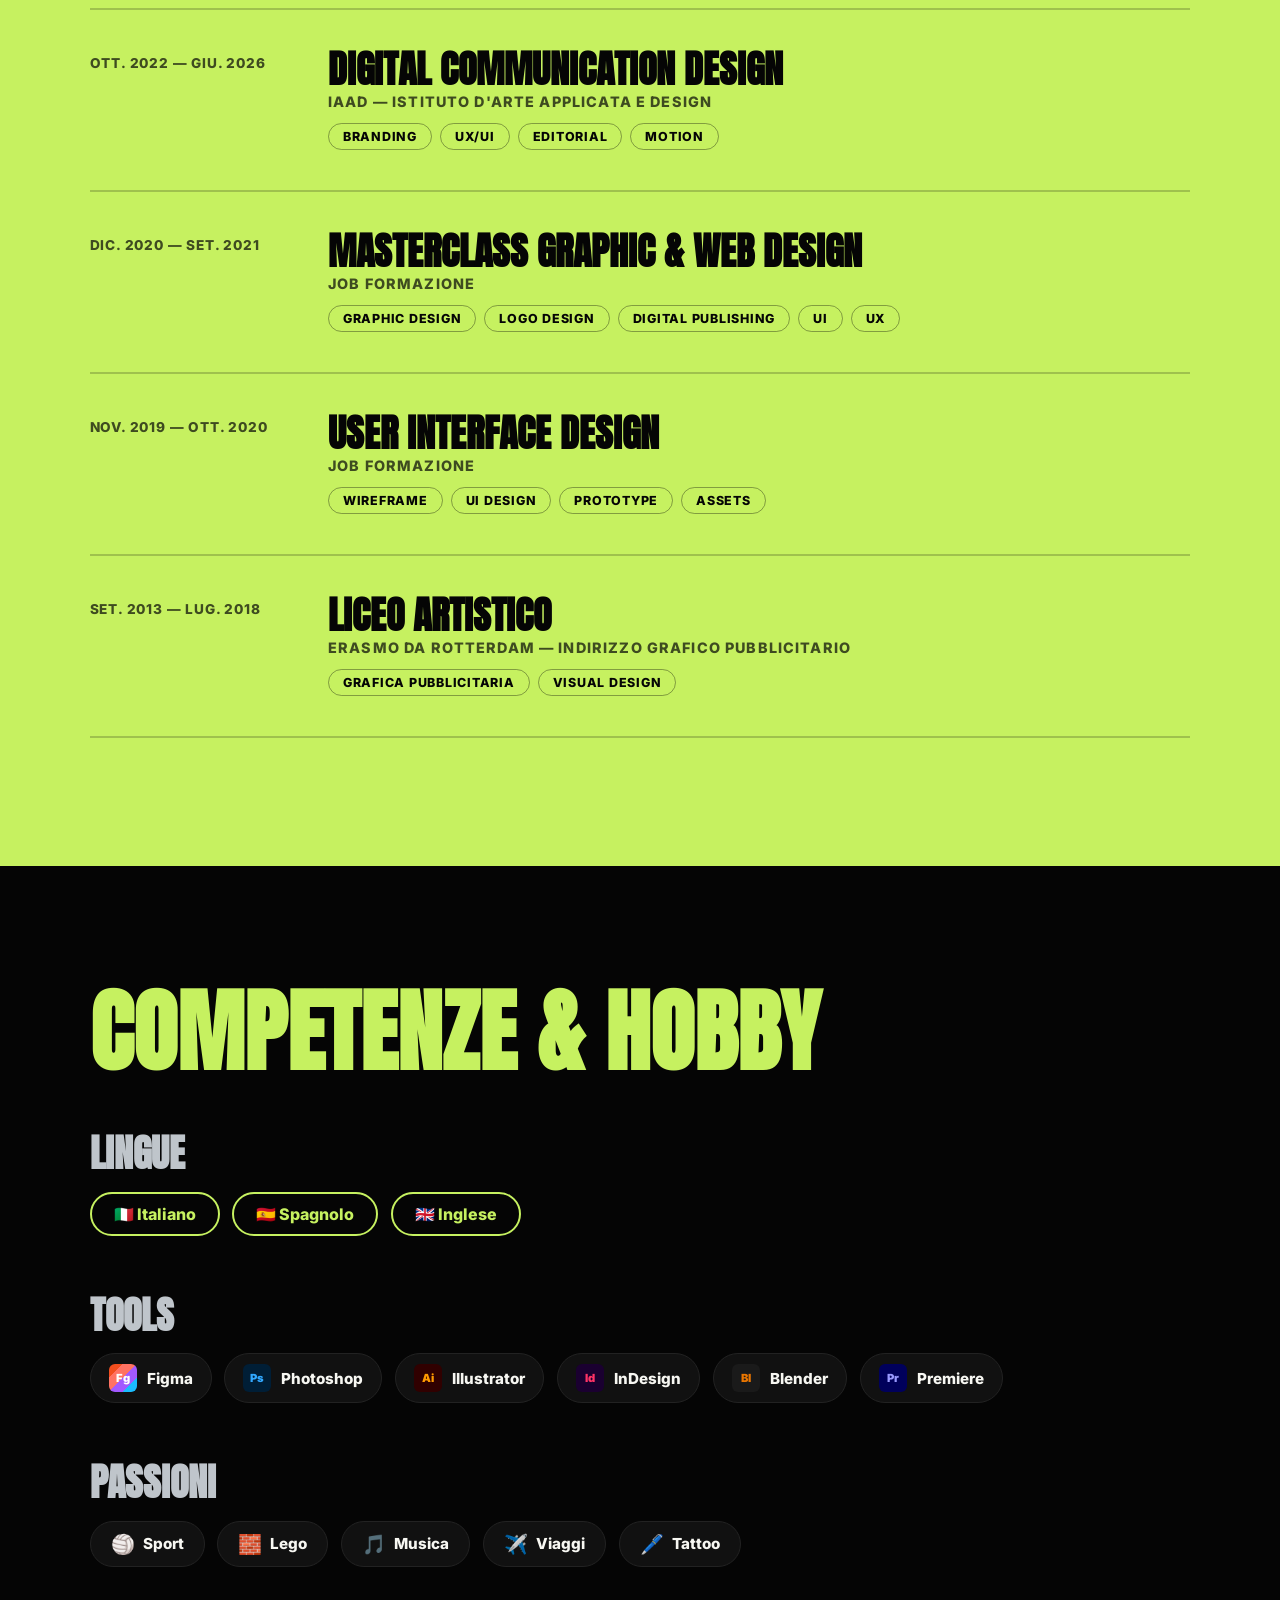
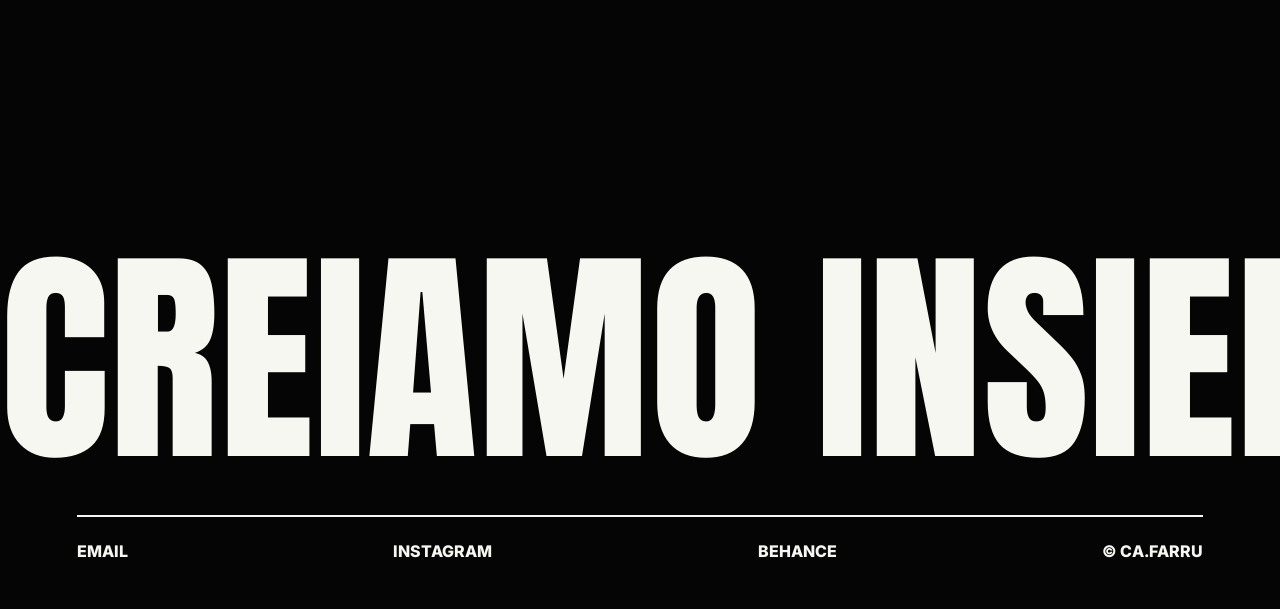
==== commit 6b88c781: "Update about.html" ====
--- a/about.html
+++ b/about.html
@@ -22,18 +22,18 @@
     }
     .about-hero-left .hero-name {
       font-family: Anton, Impact, sans-serif;
-      font-size: clamp(4rem, 9vw, 12rem);
+      font-size: clamp(5rem, 12vw, 16rem);
       text-transform: uppercase;
       color: var(--black);
-      line-height: .85;
+      line-height: 1;
       margin: 0;
     }
     .about-hero-left .hero-role {
       font-family: Anton, Impact, sans-serif;
-      font-size: clamp(1.2rem, 2.5vw, 3rem);
+      font-size: clamp(1.5rem, 3.5vw, 4.5rem);
       text-transform: uppercase;
       color: var(--black);
-      line-height: 1.1;
+      line-height: 1.4;
       margin: 0;
       opacity: .75;
     }
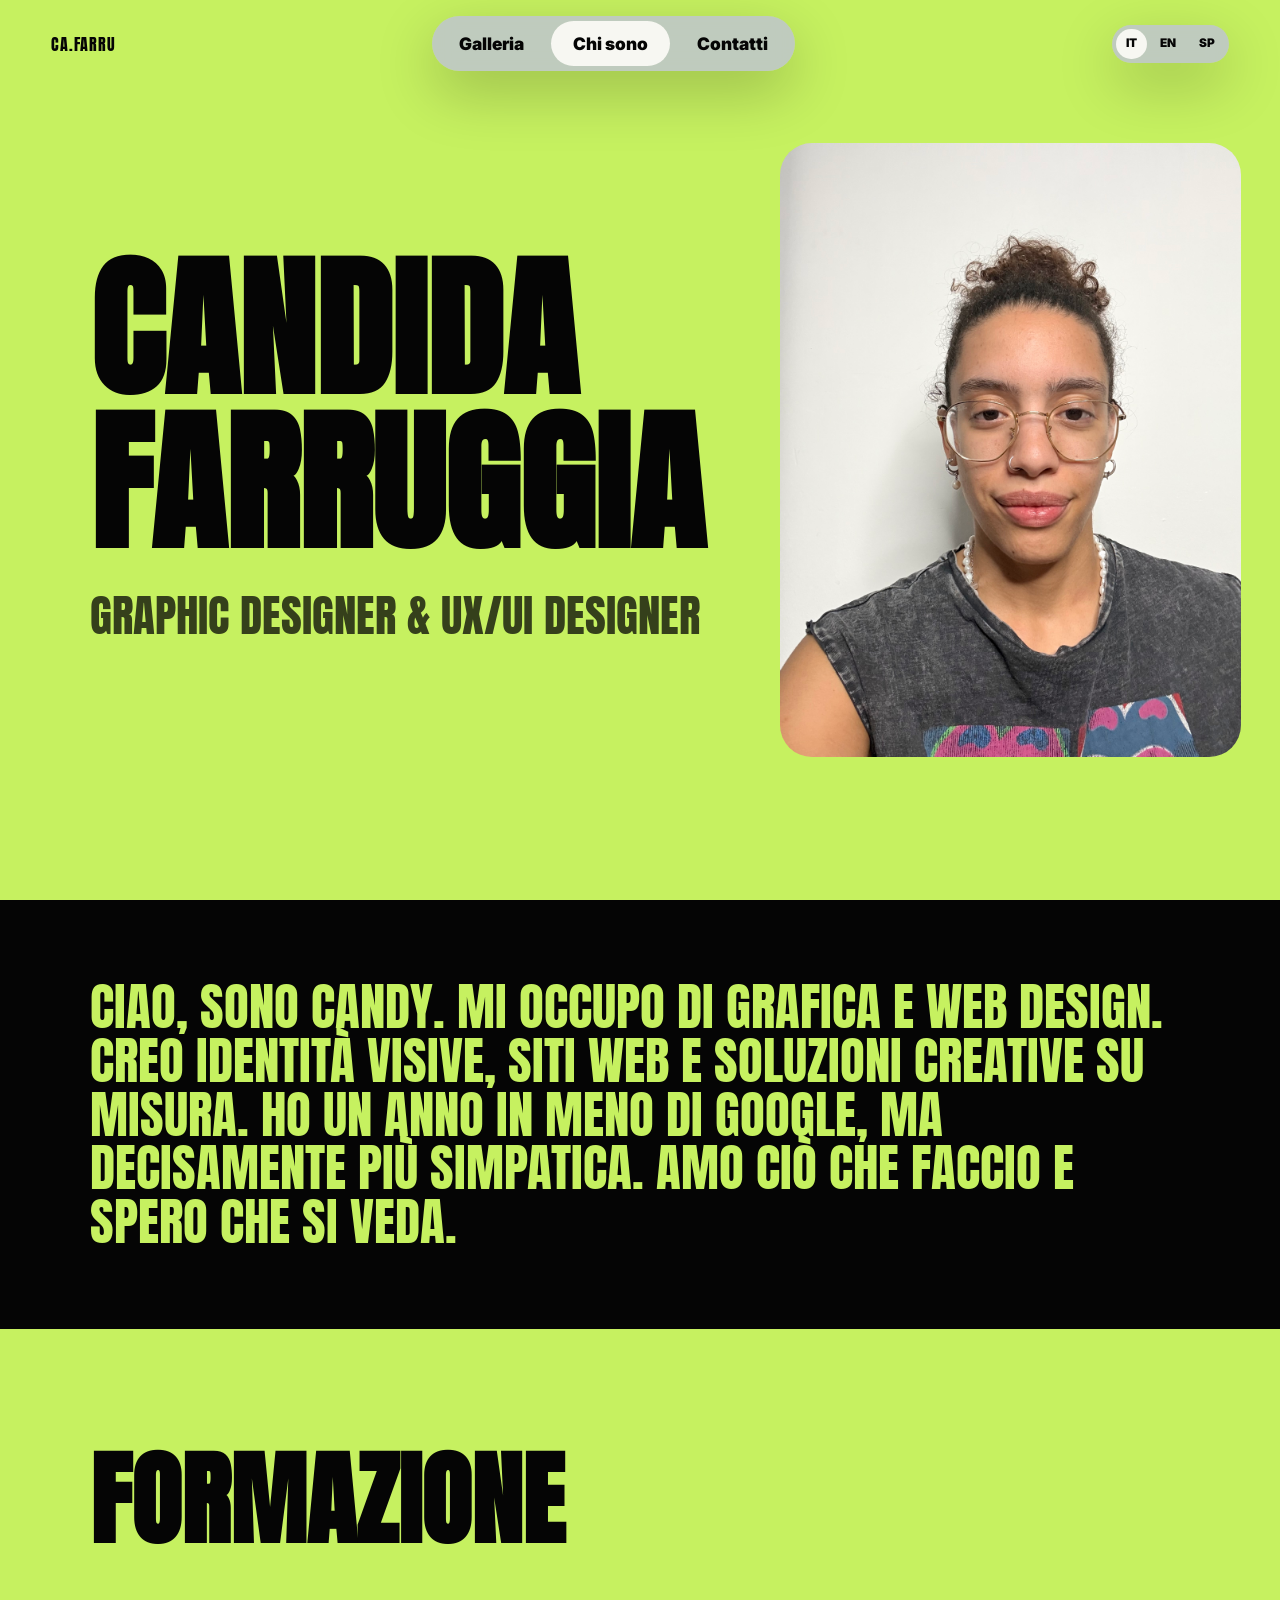
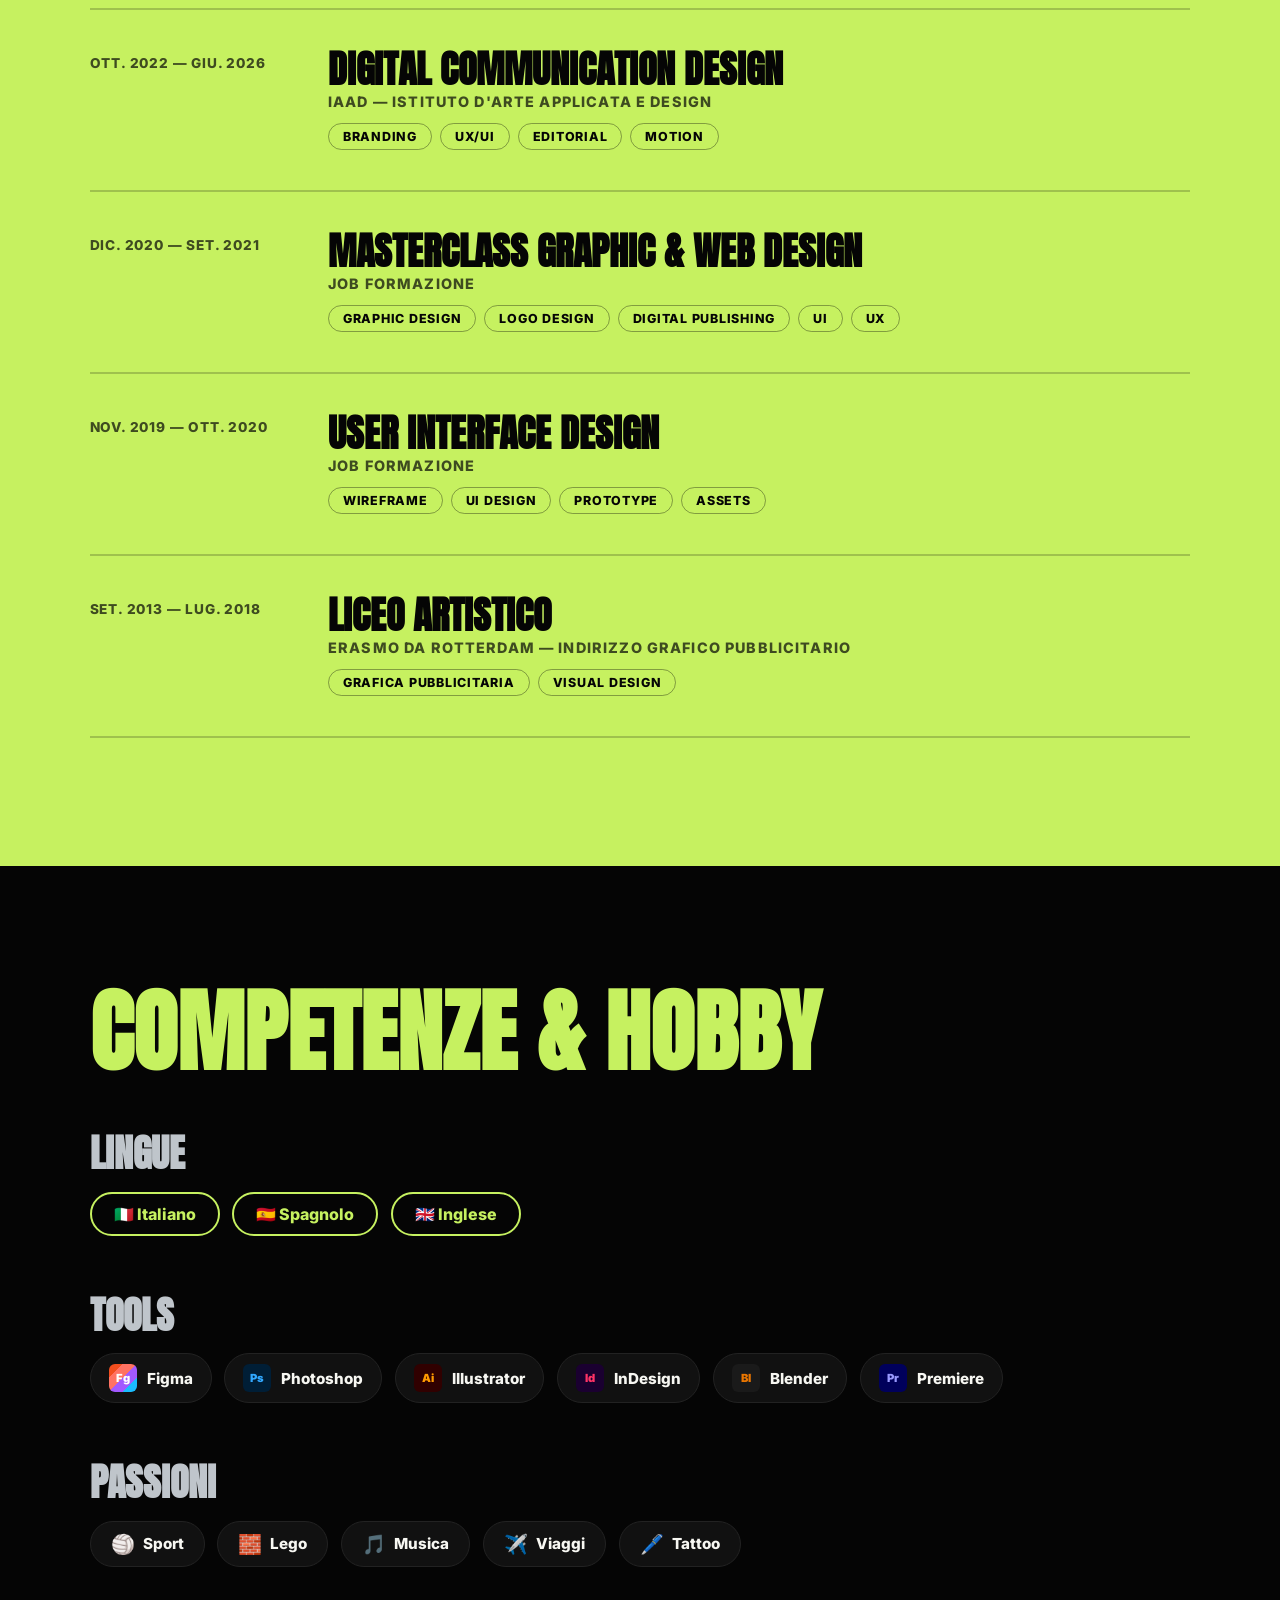
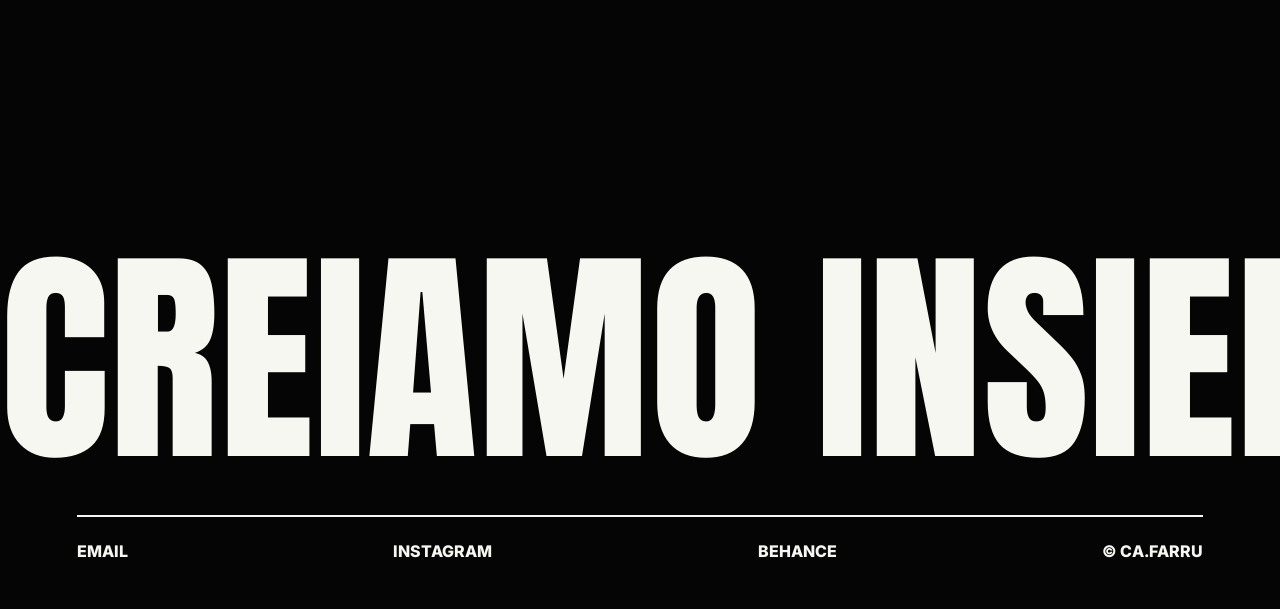
==== commit 6069be1a: "Update about.html" ====
--- a/about.html
+++ b/about.html
@@ -145,7 +145,7 @@
     </section>
 
     <section class="about-statement">
-      <p data-i18n="about_statement">Ciao, sono Candy Farruggia. Mi occupo di grafica e web design. Creo identità visive, siti web e soluzioni creative su misura. Ho un anno in meno di Google, ma decisamente più simpatica. Amo ciò che faccio e spero che si veda.</p>
+      <p data-i18n="about_statement">Ciao, sono Candy. Mi occupo di grafica e web design. Creo identità visive, siti web e soluzioni creative su misura. Ho un anno in meno di Google, ma decisamente più simpatica. Amo ciò che faccio e spero che si veda.</p>
     </section>
 
     <section class="education">
@@ -240,7 +240,7 @@
     const aboutT = {
       it: { nav_gallery:'Galleria', nav_about:'Chi sono', nav_contact:'Contatti',
         hero_role:'Graphic Designer &amp; UX/UI Designer',
-        about_statement:'Ciao, sono Candy Farruggia. Mi occupo di grafica e web design. Creo identità visive, siti web e soluzioni creative su misura. Ho un anno in meno di Google, ma decisamente più simpatica. Amo ciò che faccio e spero che si veda.',
+        about_statement:'Ciao, sono Candy. Mi occupo di grafica e web design. Creo identità visive, siti web e soluzioni creative su misura. Ho un anno in meno di Google, ma decisamente più simpatica. Amo ciò che faccio e spero che si veda.',
         edu_title:'Formazione', edu1_title:'Liceo Artistico', edu2_title:'User Interface Design', edu3_title:'Masterclass Graphic & Web Design', edu4_title:'Digital Communication Design', skills_title:'Competenze & Hobby', skills_lang:'Lingue', skills_tools:'Tools', skills_hobbies:'Passioni', footer_cta:'Creiamo insieme' },
       en: { nav_gallery:'Gallery', nav_about:'About me', nav_contact:'Contacts',
         hero_role:'Graphic Designer &amp; UX/UI Designer',
@@ -248,7 +248,7 @@
         edu_title:'Education', edu1_title:'Art High School', edu2_title:'User Interface Design', edu3_title:'Masterclass Graphic & Web Design', edu4_title:'Digital Communication Design', skills_title:'Skills & Hobbies', skills_lang:'Languages', skills_tools:'Tools', skills_hobbies:'Passions', footer_cta:"Let's create together" },
       sp: { nav_gallery:'Galería', nav_about:'Sobre mí', nav_contact:'Contactos',
         hero_role:'Graphic Designer &amp; UX/UI Designer',
-        about_statement:'Hola, soy Candy Farruggia. Me dedico al diseño gráfico y web. Creo identidades visuales, sitios web y soluciones creativas a medida. Tengo un año menos que Google, pero soy mucho más simpática. Amo lo que hago y espero que se note.',
+        about_statement:'Hola, soy Candy. Me dedico al diseño gráfico y web. Creo identidades visuales, sitios web y soluciones creativas a medida. Tengo un año menos que Google, pero soy mucho más simpática. Amo lo que hago y espero que se note.',
         edu_title:'Formación', edu1_title:'Bachillerato Artístico', edu2_title:'Diseño de Interfaz', edu3_title:'Masterclass Graphic & Web Design', edu4_title:'Diseño de Comunicación Digital', skills_title:'Competencias & Hobbies', skills_lang:'Idiomas', skills_tools:'Herramientas', skills_hobbies:'Pasiones', footer_cta:'Creamos juntos' }
     };
 
